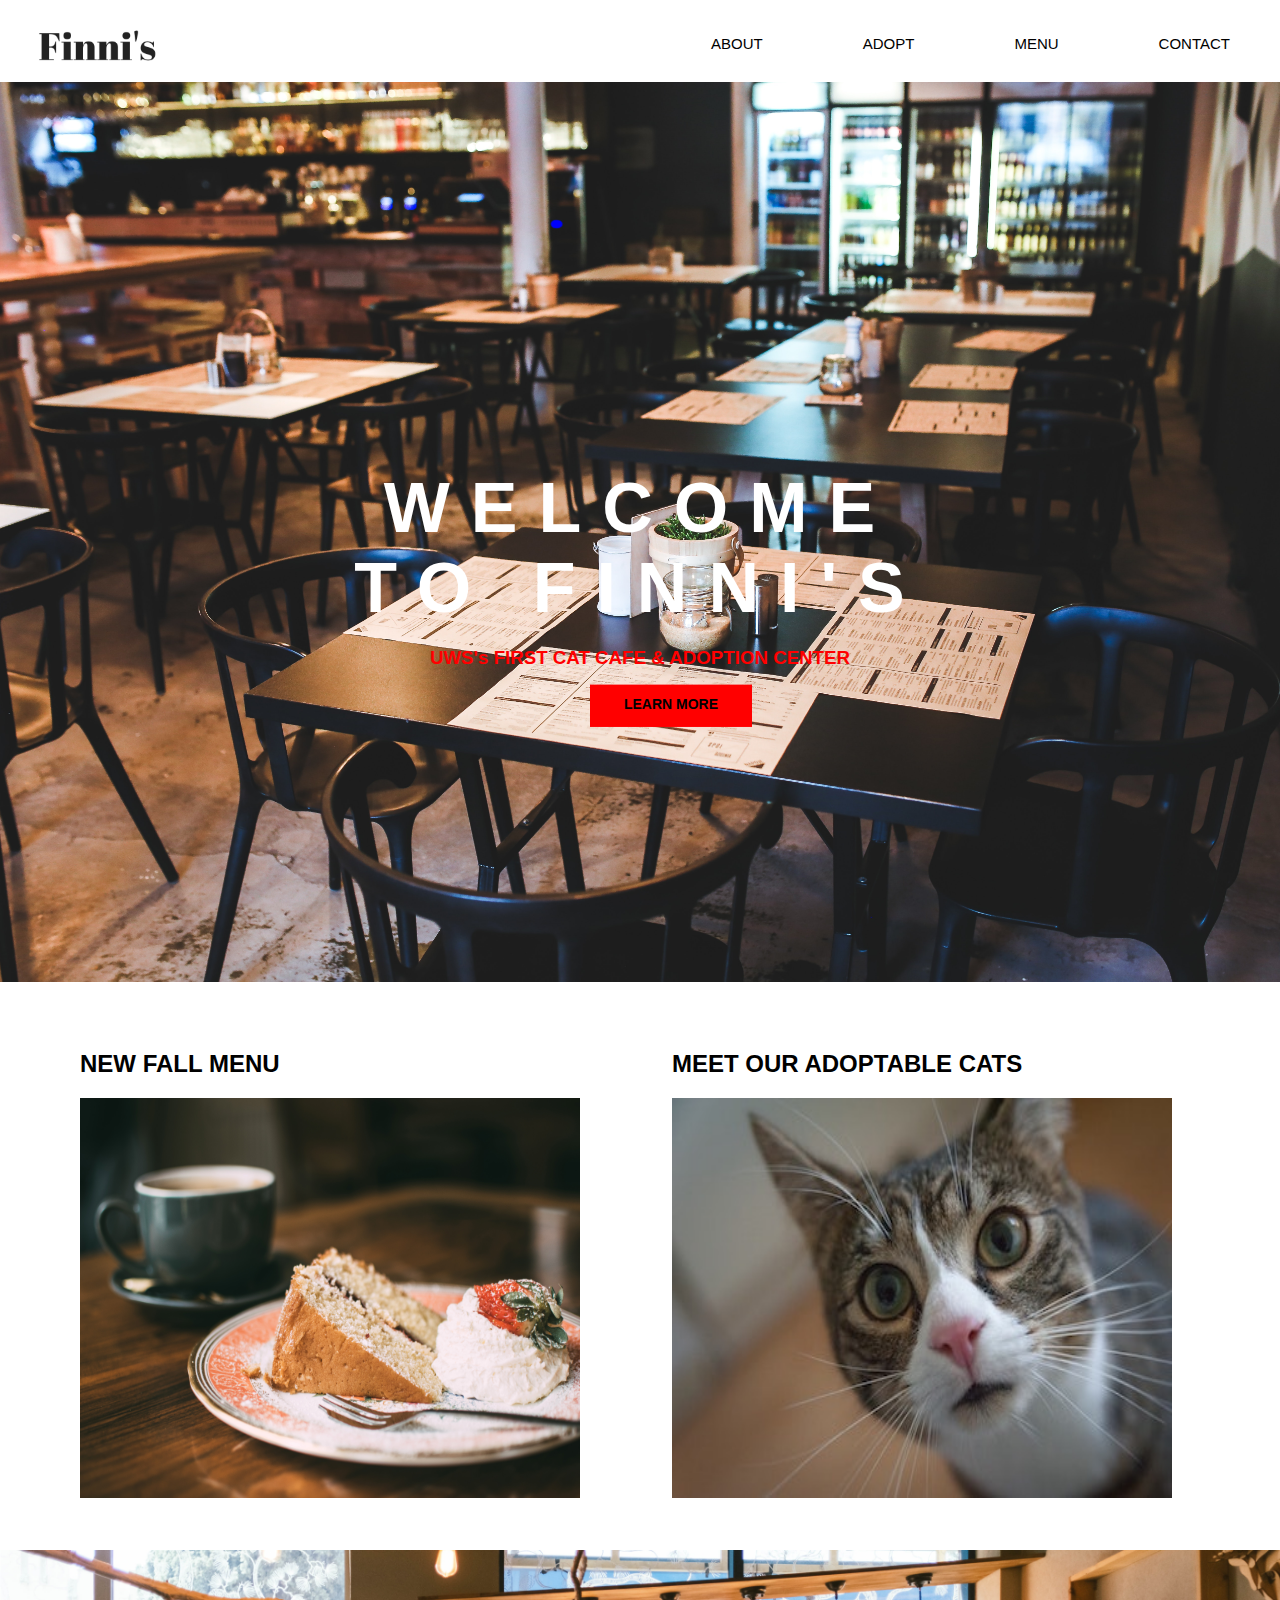
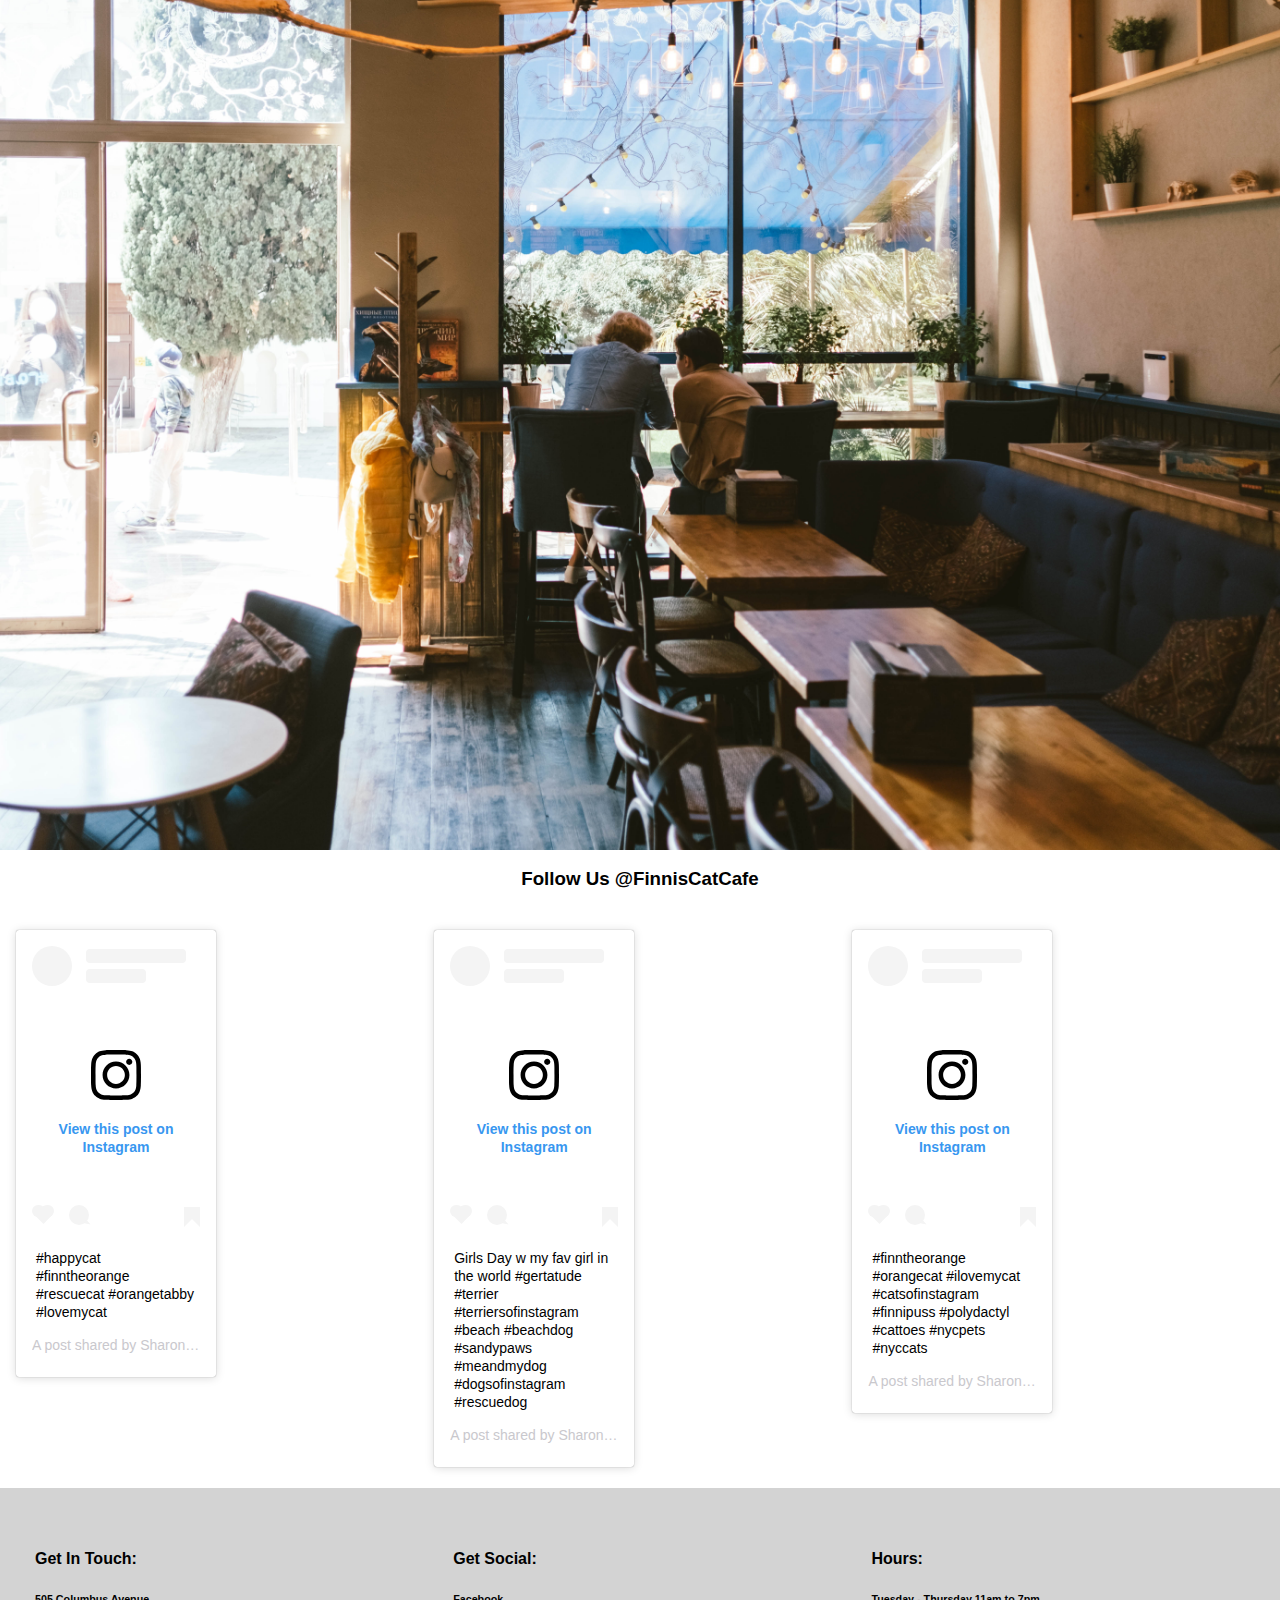
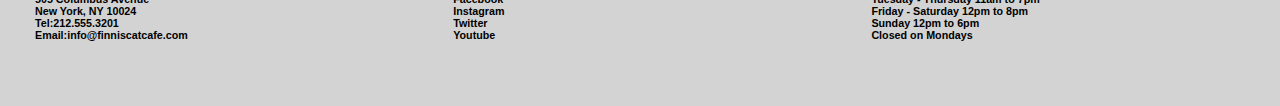
==== index.html @ 17e0fcf1 "thursday commit 1" ====
<!DOCTYPE html>
<html>

<head>
<title>Home</title>

<link href="finnis.css" rel="stylesheet" typw="text/css">

<!-- Load an icon library to show a hamburger menu (bars) on small screens -->
<link rel="stylesheet" href="https://cdnjs.cloudflare.com/ajax/libs/font-awesome/4.7.0/css/font-awesome.min.css">

<script type="text/javascript" src="finnis.js">
</script>

</head>

<body>
	<header>

		<div class="row">
			<div class="logo">
				<a href="index.html">
				<img src="img/finnis-logo.png" alt="Finni's Cat Cafe & Human Meeting Place"></a>
    </div>


		<div class="main-nav" id="myMainnav">
			<a href="contact.html">CONTACT</a>
			<a href="finnis-menu.html">MENU</a>
			<a href="adoptable-cats.html">ADOPT</a>
			<a href="about-us.html">ABOUT</a>
			<a href="javascript:void(0);" class="icon" onclick="myFunction()">
    		<i class="fa fa-bars"></i>
		</a>
	</div>

	</header>

<div class="banner1">
  <div class="hero-text">
    <h1>Welcome to Finni's</h1>
    <h3>UWS's FIRST CAT CAFE & ADOPTION CENTER</h3>
    <br>
    <div class="button">
    <a href="about-us.html"><strong>LEARN MORE</strong></a>
</div>
</div>
</div>
<br>
<div class="container">
<div class="row">
	<div class="column">
 	<h2>NEW FALL MENU</h2>
	<a href="menu.html">
<img border="0" alt="Fall Menu 2018" src="img/blur-cafe-cake-907142.jpg" width="500" height="400">
</a>
<br>
</div>
 <div class="column">
 	<h2>MEET OUR ADOPTABLE CATS</h2>
 		<a href="adoptable-cats.html">
<img border="0" alt="Adoptable Cats" src="img/felix.jpg" width="500" height="400">
</a>
<br>
</div>
</div>
<br>
<div class="banner2"></div>

<h3><center>Follow Us @FinnisCatCafe<center></h3>

<div class="row">
<div class="column1">
<blockquote class="instagram-media" data-instgrm-captioned data-instgrm-permalink="https://www.instagram.com/p/BftUXYxFJR_/?utm_source=ig_embed&amp;utm_medium=loading" data-instgrm-version="12" style=" background:#FFF; border:0; border-radius:3px; box-shadow:0 0 1px 0 rgba(0,0,0,0.5),0 1px 10px 0 rgba(0,0,0,0.15); margin: 1px; max-width:200px; min-width:100px; padding:0; width:99.375%; width:-webkit-calc(100% - 2px); width:calc(100% - 2px);"><div style="padding:16px;"> <a href="https://www.instagram.com/p/BftUXYxFJR_/?utm_source=ig_embed&amp;utm_medium=loading" style=" background:#FFFFFF; line-height:0; padding:0 0; text-align:center; text-decoration:none; width:100%;" target="_blank"> <div style=" display: flex; flex-direction: row; align-items: center;"> <div style="background-color: #F4F4F4; border-radius: 50%; flex-grow: 0; height: 40px; margin-right: 14px; width: 40px;"></div> <div style="display: flex; flex-direction: column; flex-grow: 1; justify-content: center;"> <div style=" background-color: #F4F4F4; border-radius: 4px; flex-grow: 0; height: 14px; margin-bottom: 6px; width: 100px;"></div> <div style=" background-color: #F4F4F4; border-radius: 4px; flex-grow: 0; height: 14px; width: 60px;"></div></div></div><div style="padding: 19% 0;"></div><div style="display:block; height:50px; margin:0 auto 12px; width:50px;"><svg width="50px" height="50px" viewBox="0 0 60 60" version="1.1" xmlns="https://www.w3.org/2000/svg" xmlns:xlink="https://www.w3.org/1999/xlink"><g stroke="none" stroke-width="1" fill="none" fill-rule="evenodd"><g transform="translate(-511.000000, -20.000000)" fill="#000000"><g><path d="M556.869,30.41 C554.814,30.41 553.148,32.076 553.148,34.131 C553.148,36.186 554.814,37.852 556.869,37.852 C558.924,37.852 560.59,36.186 560.59,34.131 C560.59,32.076 558.924,30.41 556.869,30.41 M541,60.657 C535.114,60.657 530.342,55.887 530.342,50 C530.342,44.114 535.114,39.342 541,39.342 C546.887,39.342 551.658,44.114 551.658,50 C551.658,55.887 546.887,60.657 541,60.657 M541,33.886 C532.1,33.886 524.886,41.1 524.886,50 C524.886,58.899 532.1,66.113 541,66.113 C549.9,66.113 557.115,58.899 557.115,50 C557.115,41.1 549.9,33.886 541,33.886 M565.378,62.101 C565.244,65.022 564.756,66.606 564.346,67.663 C563.803,69.06 563.154,70.057 562.106,71.106 C561.058,72.155 560.06,72.803 558.662,73.347 C557.607,73.757 556.021,74.244 553.102,74.378 C549.944,74.521 548.997,74.552 541,74.552 C533.003,74.552 532.056,74.521 528.898,74.378 C525.979,74.244 524.393,73.757 523.338,73.347 C521.94,72.803 520.942,72.155 519.894,71.106 C518.846,70.057 518.197,69.06 517.654,67.663 C517.244,66.606 516.755,65.022 516.623,62.101 C516.479,58.943 516.448,57.996 516.448,50 C516.448,42.003 516.479,41.056 516.623,37.899 C516.755,34.978 517.244,33.391 517.654,32.338 C518.197,30.938 518.846,29.942 519.894,28.894 C520.942,27.846 521.94,27.196 523.338,26.654 C524.393,26.244 525.979,25.756 528.898,25.623 C532.057,25.479 533.004,25.448 541,25.448 C548.997,25.448 549.943,25.479 553.102,25.623 C556.021,25.756 557.607,26.244 558.662,26.654 C560.06,27.196 561.058,27.846 562.106,28.894 C563.154,29.942 563.803,30.938 564.346,32.338 C564.756,33.391 565.244,34.978 565.378,37.899 C565.522,41.056 565.552,42.003 565.552,50 C565.552,57.996 565.522,58.943 565.378,62.101 M570.82,37.631 C570.674,34.438 570.167,32.258 569.425,30.349 C568.659,28.377 567.633,26.702 565.965,25.035 C564.297,23.368 562.623,22.342 560.652,21.575 C558.743,20.834 556.562,20.326 553.369,20.18 C550.169,20.033 549.148,20 541,20 C532.853,20 531.831,20.033 528.631,20.18 C525.438,20.326 523.257,20.834 521.349,21.575 C519.376,22.342 517.703,23.368 516.035,25.035 C514.368,26.702 513.342,28.377 512.574,30.349 C511.834,32.258 511.326,34.438 511.181,37.631 C511.035,40.831 511,41.851 511,50 C511,58.147 511.035,59.17 511.181,62.369 C511.326,65.562 511.834,67.743 512.574,69.651 C513.342,71.625 514.368,73.296 516.035,74.965 C517.703,76.634 519.376,77.658 521.349,78.425 C523.257,79.167 525.438,79.673 528.631,79.82 C531.831,79.965 532.853,80.001 541,80.001 C549.148,80.001 550.169,79.965 553.369,79.82 C556.562,79.673 558.743,79.167 560.652,78.425 C562.623,77.658 564.297,76.634 565.965,74.965 C567.633,73.296 568.659,71.625 569.425,69.651 C570.167,67.743 570.674,65.562 570.82,62.369 C570.966,59.17 571,58.147 571,50 C571,41.851 570.966,40.831 570.82,37.631"></path></g></g></g></svg></div><div style="padding-top: 8px;"> <div style=" color:#3897f0; font-family:Arial,sans-serif; font-size:14px; font-style:normal; font-weight:550; line-height:18px;"> View this post on Instagram</div></div><div style="padding: 12.5% 0;"></div> <div style="display: flex; flex-direction: row; margin-bottom: 14px; align-items: center;"><div> <div style="background-color: #F4F4F4; border-radius: 50%; height: 12.5px; width: 12.5px; transform: translateX(0px) translateY(7px);"></div> <div style="background-color: #F4F4F4; height: 12.5px; transform: rotate(-45deg) translateX(3px) translateY(1px); width: 12.5px; flex-grow: 0; margin-right: 14px; margin-left: 2px;"></div> <div style="background-color: #F4F4F4; border-radius: 50%; height: 12.5px; width: 12.5px; transform: translateX(9px) translateY(-18px);"></div></div><div style="margin-left: 8px;"> <div style=" background-color: #F4F4F4; border-radius: 50%; flex-grow: 0; height: 20px; width: 20px;"></div> <div style=" width: 0; height: 0; border-top: 2px solid transparent; border-left: 6px solid #f4f4f4; border-bottom: 2px solid transparent; transform: translateX(16px) translateY(-4px) rotate(30deg)"></div></div><div style="margin-left: auto;"> <div style=" width: 0px; border-top: 8px solid #F4F4F4; border-right: 8px solid transparent; transform: translateY(16px);"></div> <div style=" background-color: #F4F4F4; flex-grow: 0; height: 12px; width: 16px; transform: translateY(-4px);"></div> <div style=" width: 0; height: 0; border-top: 8px solid #F4F4F4; border-left: 8px solid transparent; transform: translateY(-4px) translateX(8px);"></div></div></div></a> <p style=" margin:8px 0 0 0; padding:0 4px;"> <a href="https://www.instagram.com/p/BftUXYxFJR_/?utm_source=ig_embed&amp;utm_medium=loading" style=" color:#000; font-family:Arial,sans-serif; font-size:14px; font-style:normal; font-weight:normal; line-height:17px; text-decoration:none; word-wrap:break-word;" target="_blank">#happycat #finntheorange #rescuecat #orangetabby #lovemycat</a></p> <p style=" color:#c9c8cd; font-family:Arial,sans-serif; font-size:14px; line-height:17px; margin-bottom:0; margin-top:8px; overflow:hidden; padding:8px 0 7px; text-align:center; text-overflow:ellipsis; white-space:nowrap;">A post shared by <a href="https://www.instagram.com/artpimpress/?utm_source=ig_embed&amp;utm_medium=loading" style=" color:#c9c8cd; font-family:Arial,sans-serif; font-size:14px; font-style:normal; font-weight:normal; line-height:17px;" target="_blank"> Sharon</a> (@artpimpress) on <time style=" font-family:Arial,sans-serif; font-size:14px; line-height:17px;" datetime="2018-02-27T18:35:23+00:00">Feb 27, 2018 at 10:35am PST</time></p></div></blockquote> <script async src="//www.instagram.com/embed.js"></script>
</div>

<div class="column1">
<blockquote class="instagram-media" data-instgrm-captioned data-instgrm-permalink="https://www.instagram.com/p/BoCe2JSlNWP/?utm_source=ig_embed&amp;utm_medium=loading" data-instgrm-version="12" style=" background:#FFF; border:0; border-radius:3px; box-shadow:0 0 1px 0 rgba(0,0,0,0.5),0 1px 10px 0 rgba(0,0,0,0.15); margin: 1px; max-width:200px; min-width:100px; padding:0; width:99.375%; width:-webkit-calc(100% - 2px); width:calc(100% - 2px);"><div style="padding:16px;"> <a href="https://www.instagram.com/p/BoCe2JSlNWP/?utm_source=ig_embed&amp;utm_medium=loading" style=" background:#FFFFFF; line-height:0; padding:0 0; text-align:center; text-decoration:none; width:100%;" target="_blank"> <div style=" display: flex; flex-direction: row; align-items: center;"> <div style="background-color: #F4F4F4; border-radius: 50%; flex-grow: 0; height: 40px; margin-right: 14px; width: 40px;"></div> <div style="display: flex; flex-direction: column; flex-grow: 1; justify-content: center;"> <div style=" background-color: #F4F4F4; border-radius: 4px; flex-grow: 0; height: 14px; margin-bottom: 6px; width: 100px;"></div> <div style=" background-color: #F4F4F4; border-radius: 4px; flex-grow: 0; height: 14px; width: 60px;"></div></div></div><div style="padding: 19% 0;"></div><div style="display:block; height:50px; margin:0 auto 12px; width:50px;"><svg width="50px" height="50px" viewBox="0 0 60 60" version="1.1" xmlns="https://www.w3.org/2000/svg" xmlns:xlink="https://www.w3.org/1999/xlink"><g stroke="none" stroke-width="1" fill="none" fill-rule="evenodd"><g transform="translate(-511.000000, -20.000000)" fill="#000000"><g><path d="M556.869,30.41 C554.814,30.41 553.148,32.076 553.148,34.131 C553.148,36.186 554.814,37.852 556.869,37.852 C558.924,37.852 560.59,36.186 560.59,34.131 C560.59,32.076 558.924,30.41 556.869,30.41 M541,60.657 C535.114,60.657 530.342,55.887 530.342,50 C530.342,44.114 535.114,39.342 541,39.342 C546.887,39.342 551.658,44.114 551.658,50 C551.658,55.887 546.887,60.657 541,60.657 M541,33.886 C532.1,33.886 524.886,41.1 524.886,50 C524.886,58.899 532.1,66.113 541,66.113 C549.9,66.113 557.115,58.899 557.115,50 C557.115,41.1 549.9,33.886 541,33.886 M565.378,62.101 C565.244,65.022 564.756,66.606 564.346,67.663 C563.803,69.06 563.154,70.057 562.106,71.106 C561.058,72.155 560.06,72.803 558.662,73.347 C557.607,73.757 556.021,74.244 553.102,74.378 C549.944,74.521 548.997,74.552 541,74.552 C533.003,74.552 532.056,74.521 528.898,74.378 C525.979,74.244 524.393,73.757 523.338,73.347 C521.94,72.803 520.942,72.155 519.894,71.106 C518.846,70.057 518.197,69.06 517.654,67.663 C517.244,66.606 516.755,65.022 516.623,62.101 C516.479,58.943 516.448,57.996 516.448,50 C516.448,42.003 516.479,41.056 516.623,37.899 C516.755,34.978 517.244,33.391 517.654,32.338 C518.197,30.938 518.846,29.942 519.894,28.894 C520.942,27.846 521.94,27.196 523.338,26.654 C524.393,26.244 525.979,25.756 528.898,25.623 C532.057,25.479 533.004,25.448 541,25.448 C548.997,25.448 549.943,25.479 553.102,25.623 C556.021,25.756 557.607,26.244 558.662,26.654 C560.06,27.196 561.058,27.846 562.106,28.894 C563.154,29.942 563.803,30.938 564.346,32.338 C564.756,33.391 565.244,34.978 565.378,37.899 C565.522,41.056 565.552,42.003 565.552,50 C565.552,57.996 565.522,58.943 565.378,62.101 M570.82,37.631 C570.674,34.438 570.167,32.258 569.425,30.349 C568.659,28.377 567.633,26.702 565.965,25.035 C564.297,23.368 562.623,22.342 560.652,21.575 C558.743,20.834 556.562,20.326 553.369,20.18 C550.169,20.033 549.148,20 541,20 C532.853,20 531.831,20.033 528.631,20.18 C525.438,20.326 523.257,20.834 521.349,21.575 C519.376,22.342 517.703,23.368 516.035,25.035 C514.368,26.702 513.342,28.377 512.574,30.349 C511.834,32.258 511.326,34.438 511.181,37.631 C511.035,40.831 511,41.851 511,50 C511,58.147 511.035,59.17 511.181,62.369 C511.326,65.562 511.834,67.743 512.574,69.651 C513.342,71.625 514.368,73.296 516.035,74.965 C517.703,76.634 519.376,77.658 521.349,78.425 C523.257,79.167 525.438,79.673 528.631,79.82 C531.831,79.965 532.853,80.001 541,80.001 C549.148,80.001 550.169,79.965 553.369,79.82 C556.562,79.673 558.743,79.167 560.652,78.425 C562.623,77.658 564.297,76.634 565.965,74.965 C567.633,73.296 568.659,71.625 569.425,69.651 C570.167,67.743 570.674,65.562 570.82,62.369 C570.966,59.17 571,58.147 571,50 C571,41.851 570.966,40.831 570.82,37.631"></path></g></g></g></svg></div><div style="padding-top: 8px;"> <div style=" color:#3897f0; font-family:Arial,sans-serif; font-size:14px; font-style:normal; font-weight:550; line-height:18px;"> View this post on Instagram</div></div><div style="padding: 12.5% 0;"></div> <div style="display: flex; flex-direction: row; margin-bottom: 14px; align-items: center;"><div> <div style="background-color: #F4F4F4; border-radius: 50%; height: 12.5px; width: 12.5px; transform: translateX(0px) translateY(7px);"></div> <div style="background-color: #F4F4F4; height: 12.5px; transform: rotate(-45deg) translateX(3px) translateY(1px); width: 12.5px; flex-grow: 0; margin-right: 14px; margin-left: 2px;"></div> <div style="background-color: #F4F4F4; border-radius: 50%; height: 12.5px; width: 12.5px; transform: translateX(9px) translateY(-18px);"></div></div><div style="margin-left: 8px;"> <div style=" background-color: #F4F4F4; border-radius: 50%; flex-grow: 0; height: 20px; width: 20px;"></div> <div style=" width: 0; height: 0; border-top: 2px solid transparent; border-left: 6px solid #f4f4f4; border-bottom: 2px solid transparent; transform: translateX(16px) translateY(-4px) rotate(30deg)"></div></div><div style="margin-left: auto;"> <div style=" width: 0px; border-top: 8px solid #F4F4F4; border-right: 8px solid transparent; transform: translateY(16px);"></div> <div style=" background-color: #F4F4F4; flex-grow: 0; height: 12px; width: 16px; transform: translateY(-4px);"></div> <div style=" width: 0; height: 0; border-top: 8px solid #F4F4F4; border-left: 8px solid transparent; transform: translateY(-4px) translateX(8px);"></div></div></div></a> <p style=" margin:8px 0 0 0; padding:0 4px;"> <a href="https://www.instagram.com/p/BoCe2JSlNWP/?utm_source=ig_embed&amp;utm_medium=loading" style=" color:#000; font-family:Arial,sans-serif; font-size:14px; font-style:normal; font-weight:normal; line-height:17px; text-decoration:none; word-wrap:break-word;" target="_blank">Girls Day w my fav girl in the world #gertatude #terrier #terriersofinstagram #beach #beachdog #sandypaws #meandmydog #dogsofinstagram #rescuedog</a></p> <p style=" color:#c9c8cd; font-family:Arial,sans-serif; font-size:14px; line-height:17px; margin-bottom:0; margin-top:8px; overflow:hidden; padding:8px 0 7px; text-align:center; text-overflow:ellipsis; white-space:nowrap;">A post shared by <a href="https://www.instagram.com/artpimpress/?utm_source=ig_embed&amp;utm_medium=loading" style=" color:#c9c8cd; font-family:Arial,sans-serif; font-size:14px; font-style:normal; font-weight:normal; line-height:17px;" target="_blank"> Sharon</a> (@artpimpress) on <time style=" font-family:Arial,sans-serif; font-size:14px; line-height:17px;" datetime="2018-09-22T18:40:02+00:00">Sep 22, 2018 at 11:40am PDT</time></p></div></blockquote> <script async src="http://www.instagram.com/embed.js"></script>
</div>

<div class="column1">
<blockquote class="instagram-media" data-instgrm-captioned data-instgrm-permalink="https://www.instagram.com/p/BnjjZgOhY0G/?utm_source=ig_embed&amp;utm_medium=loading" data-instgrm-version="12" style=" background:#FFF; border:0; border-radius:3px; box-shadow:0 0 1px 0 rgba(0,0,0,0.5),0 1px 10px 0 rgba(0,0,0,0.15); margin: 1px; max-width:200px; min-width:100px; padding:0; width:99.375%; width:-webkit-calc(100% - 2px); width:calc(100% - 2px);"><div style="padding:16px;"> <a href="https://www.instagram.com/p/BnjjZgOhY0G/?utm_source=ig_embed&amp;utm_medium=loading" style=" background:#FFFFFF; line-height:0; padding:0 0; text-align:center; text-decoration:none; width:100%;" target="_blank"> <div style=" display: flex; flex-direction: row; align-items: center;"> <div style="background-color: #F4F4F4; border-radius: 50%; flex-grow: 0; height: 40px; margin-right: 14px; width: 40px;"></div> <div style="display: flex; flex-direction: column; flex-grow: 1; justify-content: center;"> <div style=" background-color: #F4F4F4; border-radius: 4px; flex-grow: 0; height: 14px; margin-bottom: 6px; width: 100px;"></div> <div style=" background-color: #F4F4F4; border-radius: 4px; flex-grow: 0; height: 14px; width: 60px;"></div></div></div><div style="padding: 19% 0;"></div><div style="display:block; height:50px; margin:0 auto 12px; width:50px;"><svg width="50px" height="50px" viewBox="0 0 60 60" version="1.1" xmlns="https://www.w3.org/2000/svg" xmlns:xlink="https://www.w3.org/1999/xlink"><g stroke="none" stroke-width="1" fill="none" fill-rule="evenodd"><g transform="translate(-511.000000, -20.000000)" fill="#000000"><g><path d="M556.869,30.41 C554.814,30.41 553.148,32.076 553.148,34.131 C553.148,36.186 554.814,37.852 556.869,37.852 C558.924,37.852 560.59,36.186 560.59,34.131 C560.59,32.076 558.924,30.41 556.869,30.41 M541,60.657 C535.114,60.657 530.342,55.887 530.342,50 C530.342,44.114 535.114,39.342 541,39.342 C546.887,39.342 551.658,44.114 551.658,50 C551.658,55.887 546.887,60.657 541,60.657 M541,33.886 C532.1,33.886 524.886,41.1 524.886,50 C524.886,58.899 532.1,66.113 541,66.113 C549.9,66.113 557.115,58.899 557.115,50 C557.115,41.1 549.9,33.886 541,33.886 M565.378,62.101 C565.244,65.022 564.756,66.606 564.346,67.663 C563.803,69.06 563.154,70.057 562.106,71.106 C561.058,72.155 560.06,72.803 558.662,73.347 C557.607,73.757 556.021,74.244 553.102,74.378 C549.944,74.521 548.997,74.552 541,74.552 C533.003,74.552 532.056,74.521 528.898,74.378 C525.979,74.244 524.393,73.757 523.338,73.347 C521.94,72.803 520.942,72.155 519.894,71.106 C518.846,70.057 518.197,69.06 517.654,67.663 C517.244,66.606 516.755,65.022 516.623,62.101 C516.479,58.943 516.448,57.996 516.448,50 C516.448,42.003 516.479,41.056 516.623,37.899 C516.755,34.978 517.244,33.391 517.654,32.338 C518.197,30.938 518.846,29.942 519.894,28.894 C520.942,27.846 521.94,27.196 523.338,26.654 C524.393,26.244 525.979,25.756 528.898,25.623 C532.057,25.479 533.004,25.448 541,25.448 C548.997,25.448 549.943,25.479 553.102,25.623 C556.021,25.756 557.607,26.244 558.662,26.654 C560.06,27.196 561.058,27.846 562.106,28.894 C563.154,29.942 563.803,30.938 564.346,32.338 C564.756,33.391 565.244,34.978 565.378,37.899 C565.522,41.056 565.552,42.003 565.552,50 C565.552,57.996 565.522,58.943 565.378,62.101 M570.82,37.631 C570.674,34.438 570.167,32.258 569.425,30.349 C568.659,28.377 567.633,26.702 565.965,25.035 C564.297,23.368 562.623,22.342 560.652,21.575 C558.743,20.834 556.562,20.326 553.369,20.18 C550.169,20.033 549.148,20 541,20 C532.853,20 531.831,20.033 528.631,20.18 C525.438,20.326 523.257,20.834 521.349,21.575 C519.376,22.342 517.703,23.368 516.035,25.035 C514.368,26.702 513.342,28.377 512.574,30.349 C511.834,32.258 511.326,34.438 511.181,37.631 C511.035,40.831 511,41.851 511,50 C511,58.147 511.035,59.17 511.181,62.369 C511.326,65.562 511.834,67.743 512.574,69.651 C513.342,71.625 514.368,73.296 516.035,74.965 C517.703,76.634 519.376,77.658 521.349,78.425 C523.257,79.167 525.438,79.673 528.631,79.82 C531.831,79.965 532.853,80.001 541,80.001 C549.148,80.001 550.169,79.965 553.369,79.82 C556.562,79.673 558.743,79.167 560.652,78.425 C562.623,77.658 564.297,76.634 565.965,74.965 C567.633,73.296 568.659,71.625 569.425,69.651 C570.167,67.743 570.674,65.562 570.82,62.369 C570.966,59.17 571,58.147 571,50 C571,41.851 570.966,40.831 570.82,37.631"></path></g></g></g></svg></div><div style="padding-top: 8px;"> <div style=" color:#3897f0; font-family:Arial,sans-serif; font-size:14px; font-style:normal; font-weight:550; line-height:18px;"> View this post on Instagram</div></div><div style="padding: 12.5% 0;"></div> <div style="display: flex; flex-direction: row; margin-bottom: 14px; align-items: center;"><div> <div style="background-color: #F4F4F4; border-radius: 50%; height: 12.5px; width: 12.5px; transform: translateX(0px) translateY(7px);"></div> <div style="background-color: #F4F4F4; height: 12.5px; transform: rotate(-45deg) translateX(3px) translateY(1px); width: 12.5px; flex-grow: 0; margin-right: 14px; margin-left: 2px;"></div> <div style="background-color: #F4F4F4; border-radius: 50%; height: 12.5px; width: 12.5px; transform: translateX(9px) translateY(-18px);"></div></div><div style="margin-left: 8px;"> <div style=" background-color: #F4F4F4; border-radius: 50%; flex-grow: 0; height: 20px; width: 20px;"></div> <div style=" width: 0; height: 0; border-top: 2px solid transparent; border-left: 6px solid #f4f4f4; border-bottom: 2px solid transparent; transform: translateX(16px) translateY(-4px) rotate(30deg)"></div></div><div style="margin-left: auto;"> <div style=" width: 0px; border-top: 8px solid #F4F4F4; border-right: 8px solid transparent; transform: translateY(16px);"></div> <div style=" background-color: #F4F4F4; flex-grow: 0; height: 12px; width: 16px; transform: translateY(-4px);"></div> <div style=" width: 0; height: 0; border-top: 8px solid #F4F4F4; border-left: 8px solid transparent; transform: translateY(-4px) translateX(8px);"></div></div></div></a> <p style=" margin:8px 0 0 0; padding:0 4px;"> <a href="https://www.instagram.com/p/BnjjZgOhY0G/?utm_source=ig_embed&amp;utm_medium=loading" style=" color:#000; font-family:Arial,sans-serif; font-size:14px; font-style:normal; font-weight:normal; line-height:17px; text-decoration:none; word-wrap:break-word;" target="_blank">#finntheorange #orangecat #ilovemycat #catsofinstagram #finnipuss #polydactyl #cattoes #nycpets #nyccats</a></p> <p style=" color:#c9c8cd; font-family:Arial,sans-serif; font-size:14px; line-height:17px; margin-bottom:0; margin-top:8px; overflow:hidden; padding:8px 0 7px; text-align:center; text-overflow:ellipsis; white-space:nowrap;">A post shared by <a href="https://www.instagram.com/artpimpress/?utm_source=ig_embed&amp;utm_medium=loading" style=" color:#c9c8cd; font-family:Arial,sans-serif; font-size:14px; font-style:normal; font-weight:normal; line-height:17px;" target="_blank"> Sharon</a> (@artpimpress) on <time style=" font-family:Arial,sans-serif; font-size:14px; line-height:17px;" datetime="2018-09-10T18:23:21+00:00">Sep 10, 2018 at 11:23am PDT</time></p></div></blockquote> <script async src="//www.instagram.com/embed.js"></script>
</div>
</div>
</div>
</div>
<div id="footer">

<div class="row">
  <div class="column1">
  	<p:first-child>
  	<h4>Get In Touch:</h4>
	<h6>505 Columbus Avenue<br />
	New York, NY 10024<br />
	<strong>Tel:</strong>212.555.3201</br />
	<strong>Email:</strong>info@finniscatcafe.com</br /></h6></p>
</div>


<div class="row">
  <div class="column1">
    <p:nth-child(2)>
    <h4>Get Social:</h4>
    <h6>Facebook</br>
    Instagram</br>
    Twitter</br>
    Youtube</br /></h6></p>
    </div>

<div class="row">
  <div class="column1">
    <p:last-child>
    <h4>Hours:</h4>
    <h6>Tuesday - Thursday 11am to 7pm<br />
    Friday - Saturday 12pm to 8pm<br />
    Sunday 12pm to 6pm<br />
    Closed on Mondays</br /></h6></p>
    </div>

<br>
<br>
</div>
<script src="http://ajax.googleapis.com/ajax/libs/jquery/1.10.2/jquery.min.js"></script>

<script type="text/javascript" src="finnis-project.js"></script>

</body>
</html>
---- finnis.css ----
/* Extra small devices (phones, 600px and down) */
@media only screen and (max-width: 600px) {...} 

/* Small devices (portrait tablets and large phones, 600px and up) */
@media only screen and (min-width: 600px) {...} 

/* Medium devices (landscape tablets, 768px and up) */
@media only screen and (min-width: 768px) {...} 

/* Large devices (laptops/desktops, 992px and up) */
@media only screen and (min-width: 992px) {...} 

/* Extra large devices (large laptops and desktops, 1200px and up) */
@media only screen and (min-width: 1200px) {...}


{
	margin: 0;
	padding: 0;
}

.banner1
{
	background-image: url("img/cafe-chairs-menu-6267.jpg");
	height: 100vh;
	background-size: cover;
	background-position: center;
}

.banner2
{
  background-image: url("img/architecture-cafe-chair-1055054.jpg");
  height: 100vh;
  background-size: cover;
  background-position: center;
}

.banner3
{
  background-image: url("img/beverage-book-break-531639.jpg");
  height: 100vh;
  background-size: cover;
  background-position: center;
}

.banner4
{
  background-image: url("img/cats-looking-out-window.jpg");
  height: 100vh;
  background-size: cover;
  background-position: center;
}

.banner5
{
  background-image: url("img/cat-cafe-interior1.jpg");
  height: 100vh;
  background-size: cover;
  background-position: center;
}

body, html {
    height: 100%;
}

/* Place text in the middle of the image */
.hero-text {
    text-align: center;
    position: absolute;
    top: 50%;
    left: 50%;
    transform: translate(-50%, -50%);
    color: red;
}

.main-nav a
{
	float: right;
	margin-top: 30px;
	margin-bottom: 10px;
  margin-left: 30px;
  margin-right: 30px;
	background-color: transparent;
}

.main-nav a
{
	display: inline-block;
}

.main-nav a
{
	color: black;
	text-decoration: none;
	padding: 5px 20px;
	font-family: "Roboto", Sans-Serif;
	font-size: 15px;
}

.active a
{
	border: 1px solid black;
}

.main-nav a:hover
{
	border: 1px solid gray;
  color: black;
}

ul {
  list-style: none;
  padding: 0;
  margin: 0;
}


/* Hide the link that should open and close the topnav on small screens */
.main-nav .icon {
    display: none;
  }

/* When the screen is less than 600 pixels wide, hide all links, except for the first one ("Home"). Show the link that contains should open and close the topnav (.icon) */
/*@media screen and (max-width: 600px) {
  .main-nav a:not(:first-child) {display: none;}
  .main-nav a.icon {
    float: right;
    display: block;
  }
}*/

/* The "responsive" class is added to the topnav with JavaScript when the user clicks on the icon. This class makes the topnav look good on small screens (display the links vertically instead of horizontally) */
@media all and (max-width: 600px) {

  .main-nav a{display: none;}
  .main-nav a.icon {
    float: right;
    display: block;
  }
  .main-nav.responsive {position: relative;}
  .main-nav.responsive a.icon {
    position: absolute;
    right: 0;
    top: 0;
  }
  .main-nav.responsive a {
    float: none;
    display: block;
    text-align: right;
  }
}

.logo img 
{
	img src: url("img/finnis-logo.jpg");
  width: 150px;
	height: auto;
	float: left;
	margin-left: 20px;
	margin-top: 20px;
	margin-bottom: 10px;
}

h1 {
    letter-spacing: .3em;
    margin-bottom: 0px;
}

h1, h2, h3, h4, h5, h6, p {
    font-family: Roboto, sans-serif;
}

h4{
margin-bottom: 0px;
}

.box1
{
	width: 250px;
	height: 200px;
	float: left;
	margin: 10px;
  border-radius: 20px;
  padding: 20px;
  padding-right: 20px;
  padding-bottom: 50px;
  vertical-align: middle;
}
.row 
{
	max-width: 1400px;
}

.hero 
{
	position: absolute;
	width: 1200px;
	margin-left: 0px;
	margin-top: 0px;
}

h1 
{
	color: white;
	text-transform: uppercase;
	font-size: 70px;
	text-align: center;
	margin-top: 275px;
}


.button 
{
	background-color: red;
  border: 1px solid red;
	padding: 10px 30px;
	color: white;
	text-decoration: none;
  height: 20px; 
  width: 100px; 
  margin: -20px -50px; 
  position: relative;
  top: 50%; 
  left: 50%;
	font-size: 14px;
  font-family: Roboto, sans-serif;
	text-transform: uppercase;
}

.button:hover 
{
    background-color: white;
    color: red;
    text-decoration: none;
}

.a:hover{
    background-color: white;
    color: red;
    text-decoration: none;
}

html, body {
margin: 0px;
padding: 0px;
min-height: 100%;
height: 100%;
}

div.gallery {
  margin: 5px;
  border: 1px solid #fff;
  float: left;
  width: 300px;
}

div.gallery:hover {
  border: 1px solid #777;
}

div.gallery img {
  width: 100%;
  height: auto;
}

div.desc {
  padding: 15px;
  text-align: center;
  font-size: 14px;
  font-family: Roboto, sans-serif;
}

div.adopt-form{
  margin-top: 50px;
  margin-left: 200px;
  margin-right: 200px;
  margin-bottom: 50px;
  padding-top: 50px;
  padding-left: 100px;
  padding-right: 100px;
  padding-bottom: 100px;
  font-family: Roboto, sans-serif;
  background-color: lightgray;
}

#footer {
  background-color: lightgray;
  width: 100%;
  padding: 20px;
}

#footer > p:first-child {
    float: left;
    text-align: left;
    width: 33.3%; }

#footer > p:nth-child(2) {
    float: left;
    text-align: center;
    width: 33.4%; }

#footer > p:last-child {
    float: right;
    text-align: right;
    width: 33.3%; }

/* Style all font awesome icons */
.fa {
  padding: 20px;
  font-size: 30px;
  width: 20px;
  text-align: center;
  text-decoration: none;
  margin: 5px 2px;
  border-radius: 50%;
}

/* Add a hover effect if you want */
.fa:hover {
    opacity: 0.7;
}

/* Set a specific color for each brand */

/* Facebook */
.fa-instagram {
    background: #3B5998;
    color: white;
}

/* Twitter */
.fa-twitter {
    background: #55ACEE;
    color: white;
}

.column1 {
    float: left;
    width: 31.5%;
    margin-top: 20px;
    margin-bottom: 20px;
    margin-left: 15px;
}

/* Clear floats after the columns */
.row:after {
    content: "";
    display: table;
    clear: both;
}

.column {
    float: left;
    width: 40%;
    margin-top: 30px;
    margin-left: 80px;
    margin-bottom: 30px;
}

/* Clear floats after the columns */
.row:after {
    content: "";
    display: table;
    clear: both;
}

.instafeed {
    float: left;
    width: 40%;
    margin-top: 30px;
    margin-left: 80px;
    margin-bottom: 30px;
}

/* Clear floats after the columns */
.instafeed:after {
    content: "";
    display: table;
    clear: both;
}
/* unvisited link */
a:link {
    color: black;
    text-decoration: none;
}

/* visited link */
a:visited {
    color: black;
}

/* mouse over link */
a:hover {
    color: black;
    text-decoration: none;
}

/* selected link */
a:active {
    color: black;
}

/* Responsive layout - when the screen is less than 600px wide, make the two columns stack on top of each other instead of next to each other */
@media screen and (max-width: 600px) {
    .column {
        width: 100%;
    }
}

a {
    color: gray;
}*/
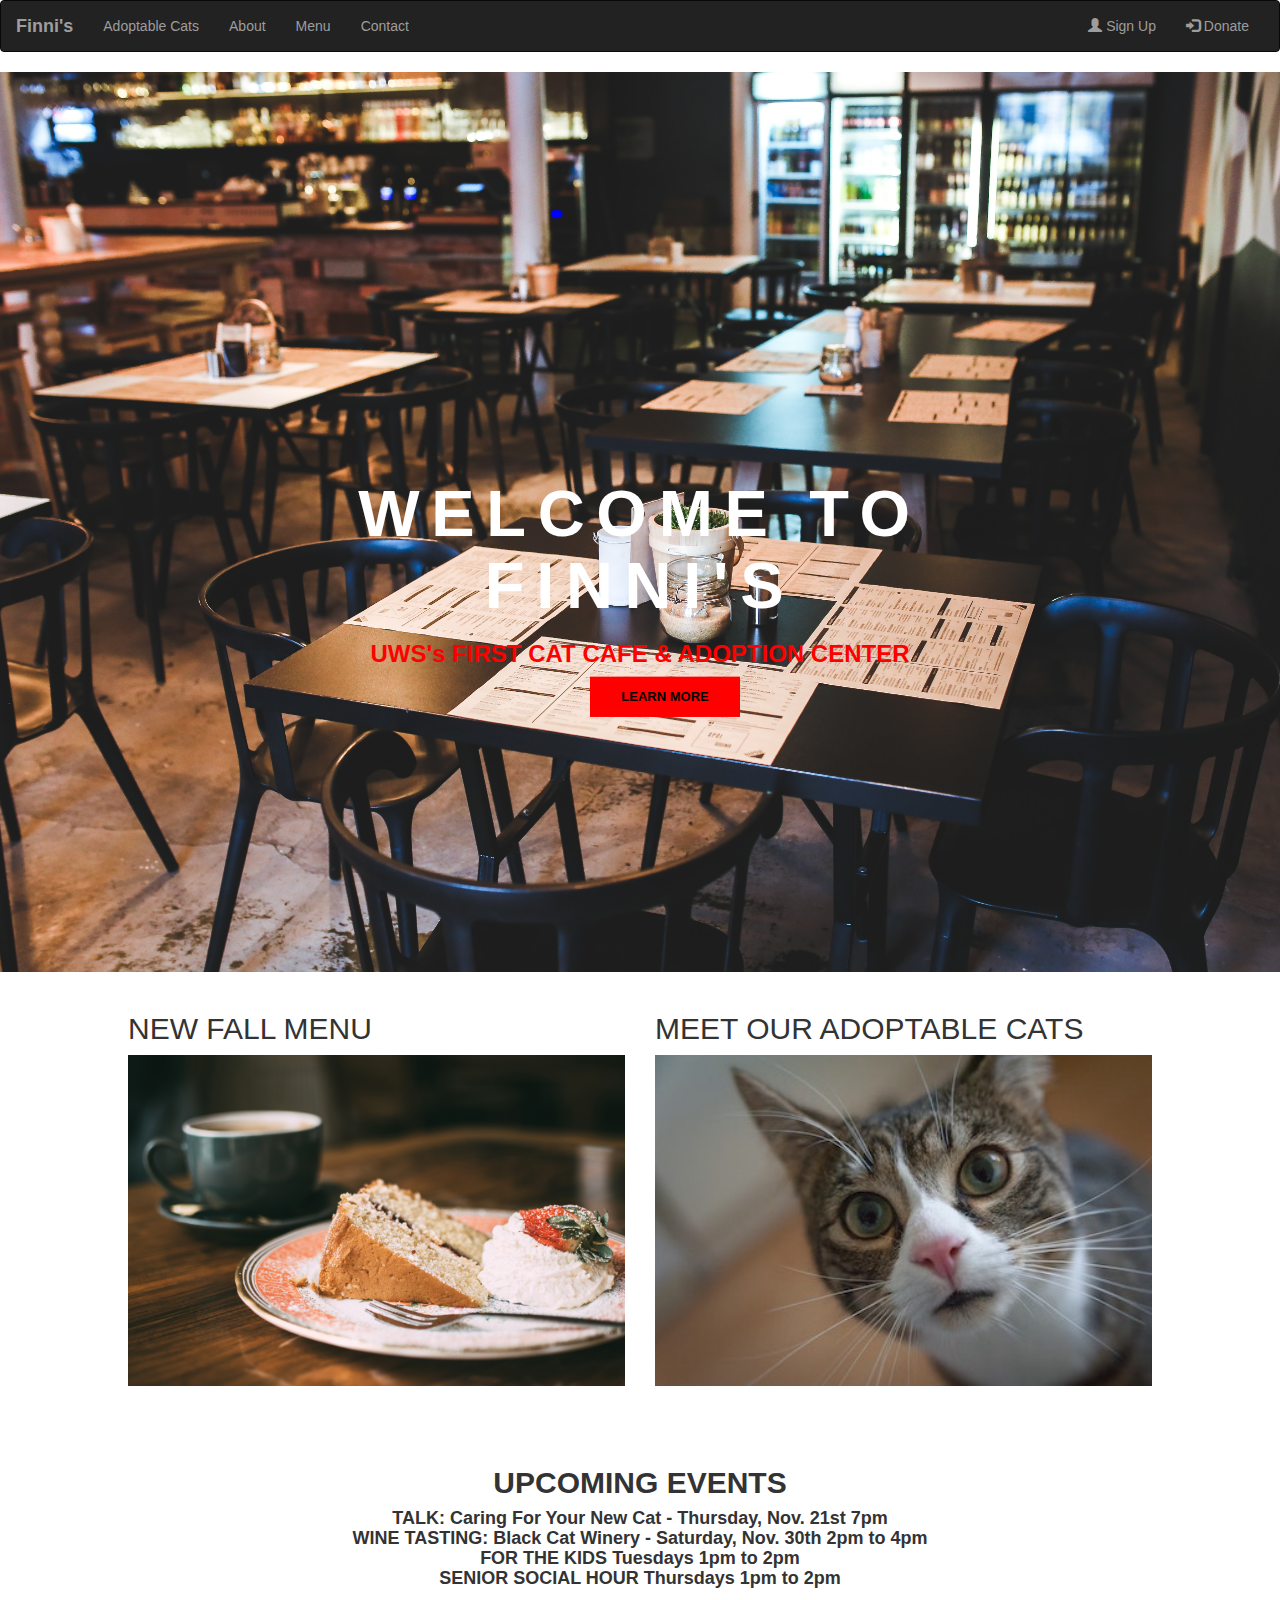
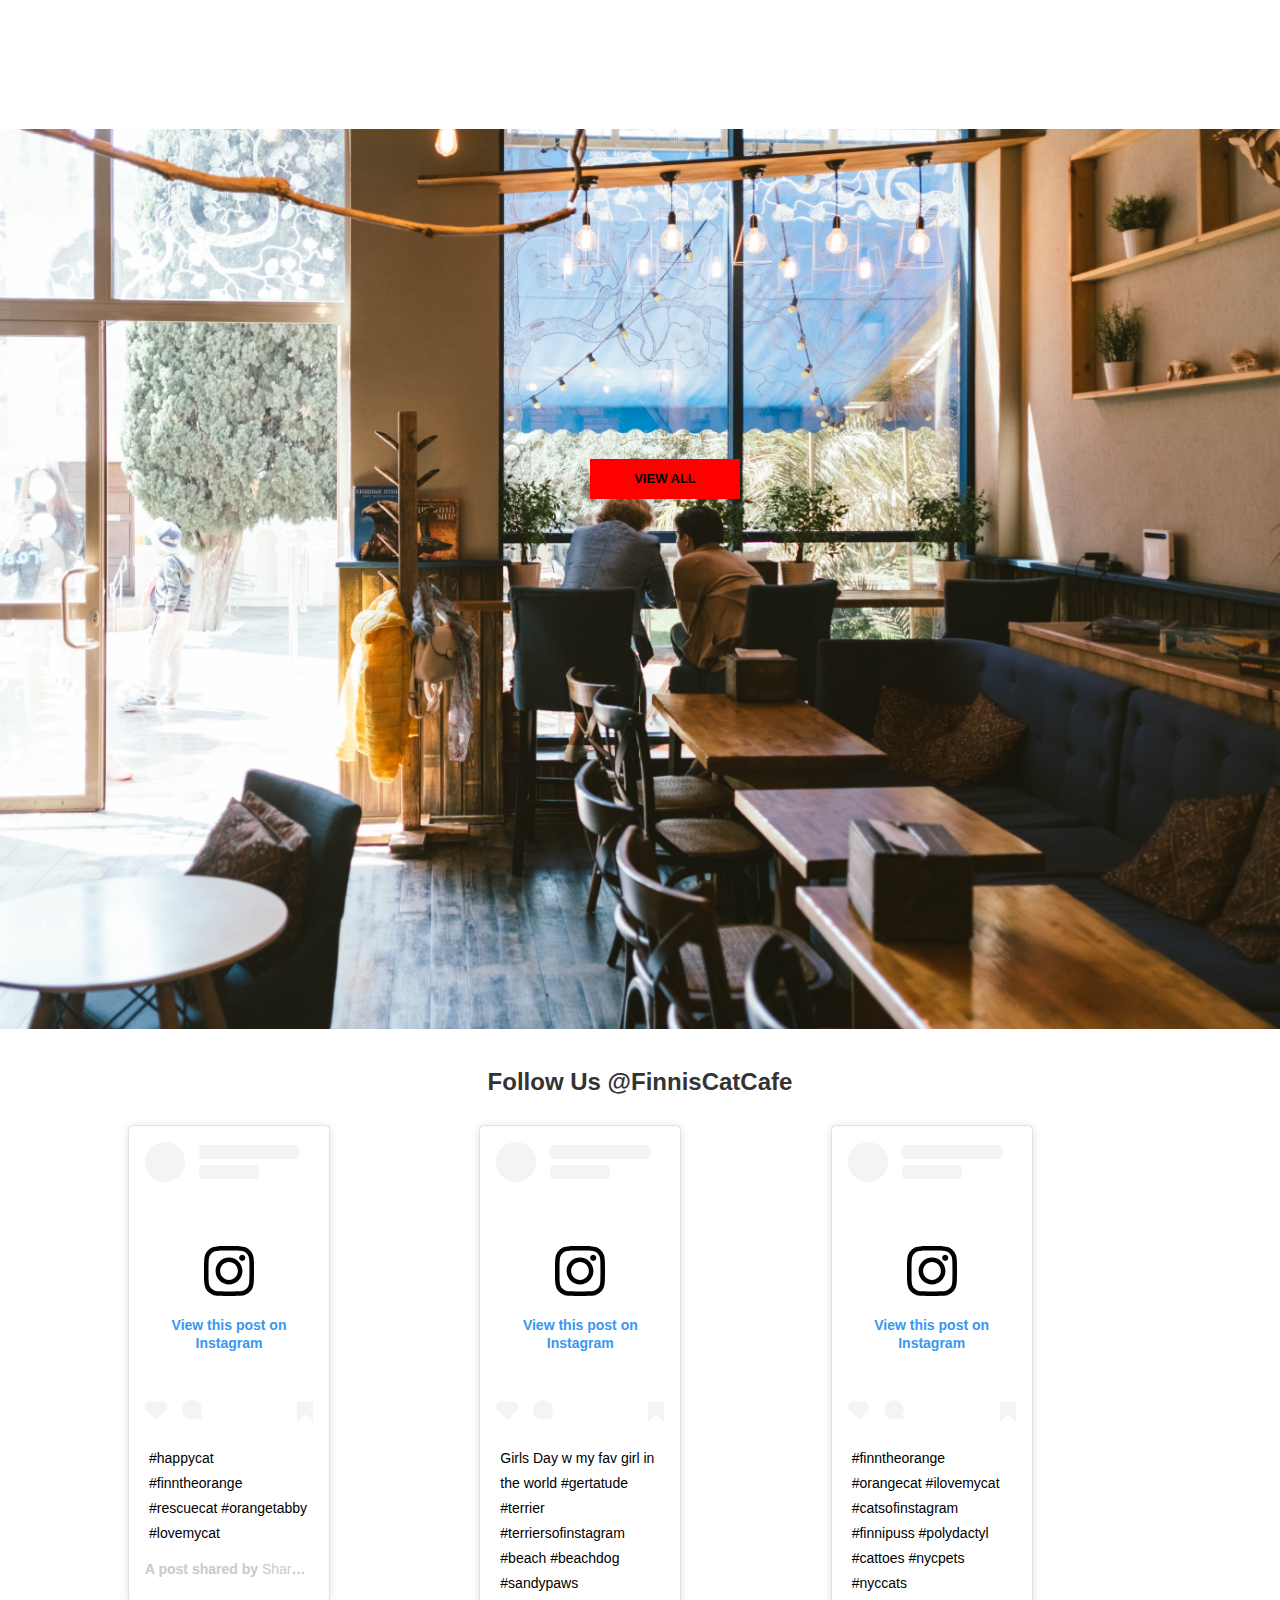
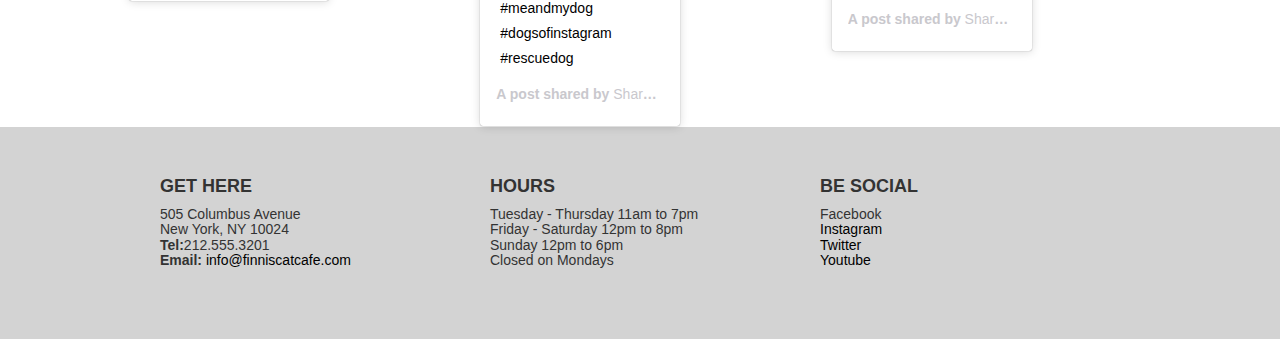
==== commit 8660f226: "commit 1 saturday" ====
--- a/index.html
+++ b/index.html
@@ -4,42 +4,46 @@
 <head>
 <title>Home</title>
 
-<link href="finnis.css" rel="stylesheet" typw="text/css">
+<meta charset="utf-8">
+  <meta name="viewport" content="width=device-width, initial-scale=1">
+  <link rel="stylesheet" href="https://maxcdn.bootstrapcdn.com/bootstrap/3.3.7/css/bootstrap.min.css">
+  <script src="https://ajax.googleapis.com/ajax/libs/jquery/3.3.1/jquery.min.js"></script>
+  <script src="https://maxcdn.bootstrapcdn.com/bootstrap/3.3.7/js/bootstrap.min.js"></script>
 
-<!-- Load an icon library to show a hamburger menu (bars) on small screens -->
-<link rel="stylesheet" href="https://cdnjs.cloudflare.com/ajax/libs/font-awesome/4.7.0/css/font-awesome.min.css">
-
-<script type="text/javascript" src="finnis.js">
-</script>
+  <link href="finnis.css" rel="stylesheet" typw="text/css">
 
 </head>
+<body>
 
-<body>
-	<header>
-
-		<div class="row">
-			<div class="logo">
-				<a href="index.html">
-				<img src="img/finnis-logo.png" alt="Finni's Cat Cafe & Human Meeting Place"></a>
+  <nav class="navbar navbar-inverse">
+  <div class="container-fluid">
+    <div class="navbar-header">
+      <button type="button" class="navbar-toggle" data-toggle="collapse" data-target="#myNavbar">
+        <span class="icon-bar"></span>
+        <span class="icon-bar"></span>
+        <span class="icon-bar"></span> 
+      </button>
+      <a class="navbar-brand" href="index.html"><strong>Finni's</strong></a>
     </div>
-
-
-		<div class="main-nav" id="myMainnav">
-			<a href="contact.html">CONTACT</a>
-			<a href="finnis-menu.html">MENU</a>
-			<a href="adoptable-cats.html">ADOPT</a>
-			<a href="about-us.html">ABOUT</a>
-			<a href="javascript:void(0);" class="icon" onclick="myFunction()">
-    		<i class="fa fa-bars"></i>
-		</a>
-	</div>
-
-	</header>
+    <div class="collapse navbar-collapse" id="myNavbar">
+      <ul class="nav navbar-nav">
+        <li><a href="adoptable-cats.html">Adoptable Cats</a></li> 
+        <li><a href="about-us.html">About</a></li>
+        <li><a href="menu.html">Menu</a></li>
+        <li><a href="contact.html">Contact</a></li> 
+      </ul>
+      <ul class="nav navbar-nav navbar-right">
+        <li><a href="#"><span class="glyphicon glyphicon-user"></span> Sign Up</a></li>
+        <li><a href="#"><span class="glyphicon glyphicon-log-in"></span> Donate</a></li>
+      </ul>
+    </div>
+  </div>
+</nav>
 
 <div class="banner1">
   <div class="hero-text">
-    <h1>Welcome to Finni's</h1>
-    <h3>UWS's FIRST CAT CAFE & ADOPTION CENTER</h3>
+    <h1><strong>Welcome to Finni's</h1>
+    <h3>UWS's FIRST CAT CAFE & ADOPTION CENTER</strong></h3>
     <br>
     <div class="button">
     <a href="about-us.html"><strong>LEARN MORE</strong></a>
@@ -47,79 +51,99 @@
 </div>
 </div>
 <br>
-<div class="container">
+<div class="container1">
 <div class="row">
-	<div class="column">
- 	<h2>NEW FALL MENU</h2>
+	<div class="col-md-6">
+		<h2>NEW FALL MENU</h2>
 	<a href="menu.html">
-<img border="0" alt="Fall Menu 2018" src="img/blur-cafe-cake-907142.jpg" width="500" height="400">
+<img border="0" alt="Fall Menu 2018" src="img/blur-cafe-cake-907142.jpg" width="500" height="400" class="responsive-image">
 </a>
 <br>
 </div>
- <div class="column">
- 	<h2>MEET OUR ADOPTABLE CATS</h2>
+ <div class="col-md-6">
+ 	 <h2>MEET OUR ADOPTABLE CATS</h2>
  		<a href="adoptable-cats.html">
-<img border="0" alt="Adoptable Cats" src="img/felix.jpg" width="500" height="400">
+<img border="0" alt="Adoptable Cats" src="img/felix.jpg" width="500" height="400" class="responsive-image">
 </a>
+</div>
+</div>
+</div>
+<br>
+<br>
+
+	<br>
+<center>
+	<h2><strong>UPCOMING EVENTS</strong></h2>
+	<h4><strong>TALK:</stong> Caring For Your New Cat - Thursday, Nov. 21st 7pm<br>
+	<strong>WINE TASTING:</strong> Black Cat Winery - Saturday, Nov. 30th 2pm to 4pm<br>
+	<strong>FOR THE KIDS</strong> Tuesdays 1pm to 2pm<br>
+	<strong>SENIOR SOCIAL HOUR</strong> Thursdays 1pm to 2pm</h4>
+</center>
+<br>
+<br>
+	<div class="button">
+    <a href="calendar.html"><strong>VIEW ALL</strong></a>
+    </div>
+<br>
+<br>
+<br>
 <br>
 </div>
 </div>
 <br>
 <div class="banner2"></div>
-
-<h3><center>Follow Us @FinnisCatCafe<center></h3>
-
+<br>
+<h3><center><strong>Follow Us @FinnisCatCafe<strong><center></h3>
+<br>
+<div class="container1">
 <div class="row">
-<div class="column1">
+<div class="col-sm-4">
 <blockquote class="instagram-media" data-instgrm-captioned data-instgrm-permalink="https://www.instagram.com/p/BftUXYxFJR_/?utm_source=ig_embed&amp;utm_medium=loading" data-instgrm-version="12" style=" background:#FFF; border:0; border-radius:3px; box-shadow:0 0 1px 0 rgba(0,0,0,0.5),0 1px 10px 0 rgba(0,0,0,0.15); margin: 1px; max-width:200px; min-width:100px; padding:0; width:99.375%; width:-webkit-calc(100% - 2px); width:calc(100% - 2px);"><div style="padding:16px;"> <a href="https://www.instagram.com/p/BftUXYxFJR_/?utm_source=ig_embed&amp;utm_medium=loading" style=" background:#FFFFFF; line-height:0; padding:0 0; text-align:center; text-decoration:none; width:100%;" target="_blank"> <div style=" display: flex; flex-direction: row; align-items: center;"> <div style="background-color: #F4F4F4; border-radius: 50%; flex-grow: 0; height: 40px; margin-right: 14px; width: 40px;"></div> <div style="display: flex; flex-direction: column; flex-grow: 1; justify-content: center;"> <div style=" background-color: #F4F4F4; border-radius: 4px; flex-grow: 0; height: 14px; margin-bottom: 6px; width: 100px;"></div> <div style=" background-color: #F4F4F4; border-radius: 4px; flex-grow: 0; height: 14px; width: 60px;"></div></div></div><div style="padding: 19% 0;"></div><div style="display:block; height:50px; margin:0 auto 12px; width:50px;"><svg width="50px" height="50px" viewBox="0 0 60 60" version="1.1" xmlns="https://www.w3.org/2000/svg" xmlns:xlink="https://www.w3.org/1999/xlink"><g stroke="none" stroke-width="1" fill="none" fill-rule="evenodd"><g transform="translate(-511.000000, -20.000000)" fill="#000000"><g><path d="M556.869,30.41 C554.814,30.41 553.148,32.076 553.148,34.131 C553.148,36.186 554.814,37.852 556.869,37.852 C558.924,37.852 560.59,36.186 560.59,34.131 C560.59,32.076 558.924,30.41 556.869,30.41 M541,60.657 C535.114,60.657 530.342,55.887 530.342,50 C530.342,44.114 535.114,39.342 541,39.342 C546.887,39.342 551.658,44.114 551.658,50 C551.658,55.887 546.887,60.657 541,60.657 M541,33.886 C532.1,33.886 524.886,41.1 524.886,50 C524.886,58.899 532.1,66.113 541,66.113 C549.9,66.113 557.115,58.899 557.115,50 C557.115,41.1 549.9,33.886 541,33.886 M565.378,62.101 C565.244,65.022 564.756,66.606 564.346,67.663 C563.803,69.06 563.154,70.057 562.106,71.106 C561.058,72.155 560.06,72.803 558.662,73.347 C557.607,73.757 556.021,74.244 553.102,74.378 C549.944,74.521 548.997,74.552 541,74.552 C533.003,74.552 532.056,74.521 528.898,74.378 C525.979,74.244 524.393,73.757 523.338,73.347 C521.94,72.803 520.942,72.155 519.894,71.106 C518.846,70.057 518.197,69.06 517.654,67.663 C517.244,66.606 516.755,65.022 516.623,62.101 C516.479,58.943 516.448,57.996 516.448,50 C516.448,42.003 516.479,41.056 516.623,37.899 C516.755,34.978 517.244,33.391 517.654,32.338 C518.197,30.938 518.846,29.942 519.894,28.894 C520.942,27.846 521.94,27.196 523.338,26.654 C524.393,26.244 525.979,25.756 528.898,25.623 C532.057,25.479 533.004,25.448 541,25.448 C548.997,25.448 549.943,25.479 553.102,25.623 C556.021,25.756 557.607,26.244 558.662,26.654 C560.06,27.196 561.058,27.846 562.106,28.894 C563.154,29.942 563.803,30.938 564.346,32.338 C564.756,33.391 565.244,34.978 565.378,37.899 C565.522,41.056 565.552,42.003 565.552,50 C565.552,57.996 565.522,58.943 565.378,62.101 M570.82,37.631 C570.674,34.438 570.167,32.258 569.425,30.349 C568.659,28.377 567.633,26.702 565.965,25.035 C564.297,23.368 562.623,22.342 560.652,21.575 C558.743,20.834 556.562,20.326 553.369,20.18 C550.169,20.033 549.148,20 541,20 C532.853,20 531.831,20.033 528.631,20.18 C525.438,20.326 523.257,20.834 521.349,21.575 C519.376,22.342 517.703,23.368 516.035,25.035 C514.368,26.702 513.342,28.377 512.574,30.349 C511.834,32.258 511.326,34.438 511.181,37.631 C511.035,40.831 511,41.851 511,50 C511,58.147 511.035,59.17 511.181,62.369 C511.326,65.562 511.834,67.743 512.574,69.651 C513.342,71.625 514.368,73.296 516.035,74.965 C517.703,76.634 519.376,77.658 521.349,78.425 C523.257,79.167 525.438,79.673 528.631,79.82 C531.831,79.965 532.853,80.001 541,80.001 C549.148,80.001 550.169,79.965 553.369,79.82 C556.562,79.673 558.743,79.167 560.652,78.425 C562.623,77.658 564.297,76.634 565.965,74.965 C567.633,73.296 568.659,71.625 569.425,69.651 C570.167,67.743 570.674,65.562 570.82,62.369 C570.966,59.17 571,58.147 571,50 C571,41.851 570.966,40.831 570.82,37.631"></path></g></g></g></svg></div><div style="padding-top: 8px;"> <div style=" color:#3897f0; font-family:Arial,sans-serif; font-size:14px; font-style:normal; font-weight:550; line-height:18px;"> View this post on Instagram</div></div><div style="padding: 12.5% 0;"></div> <div style="display: flex; flex-direction: row; margin-bottom: 14px; align-items: center;"><div> <div style="background-color: #F4F4F4; border-radius: 50%; height: 12.5px; width: 12.5px; transform: translateX(0px) translateY(7px);"></div> <div style="background-color: #F4F4F4; height: 12.5px; transform: rotate(-45deg) translateX(3px) translateY(1px); width: 12.5px; flex-grow: 0; margin-right: 14px; margin-left: 2px;"></div> <div style="background-color: #F4F4F4; border-radius: 50%; height: 12.5px; width: 12.5px; transform: translateX(9px) translateY(-18px);"></div></div><div style="margin-left: 8px;"> <div style=" background-color: #F4F4F4; border-radius: 50%; flex-grow: 0; height: 20px; width: 20px;"></div> <div style=" width: 0; height: 0; border-top: 2px solid transparent; border-left: 6px solid #f4f4f4; border-bottom: 2px solid transparent; transform: translateX(16px) translateY(-4px) rotate(30deg)"></div></div><div style="margin-left: auto;"> <div style=" width: 0px; border-top: 8px solid #F4F4F4; border-right: 8px solid transparent; transform: translateY(16px);"></div> <div style=" background-color: #F4F4F4; flex-grow: 0; height: 12px; width: 16px; transform: translateY(-4px);"></div> <div style=" width: 0; height: 0; border-top: 8px solid #F4F4F4; border-left: 8px solid transparent; transform: translateY(-4px) translateX(8px);"></div></div></div></a> <p style=" margin:8px 0 0 0; padding:0 4px;"> <a href="https://www.instagram.com/p/BftUXYxFJR_/?utm_source=ig_embed&amp;utm_medium=loading" style=" color:#000; font-family:Arial,sans-serif; font-size:14px; font-style:normal; font-weight:normal; line-height:17px; text-decoration:none; word-wrap:break-word;" target="_blank">#happycat #finntheorange #rescuecat #orangetabby #lovemycat</a></p> <p style=" color:#c9c8cd; font-family:Arial,sans-serif; font-size:14px; line-height:17px; margin-bottom:0; margin-top:8px; overflow:hidden; padding:8px 0 7px; text-align:center; text-overflow:ellipsis; white-space:nowrap;">A post shared by <a href="https://www.instagram.com/artpimpress/?utm_source=ig_embed&amp;utm_medium=loading" style=" color:#c9c8cd; font-family:Arial,sans-serif; font-size:14px; font-style:normal; font-weight:normal; line-height:17px;" target="_blank"> Sharon</a> (@artpimpress) on <time style=" font-family:Arial,sans-serif; font-size:14px; line-height:17px;" datetime="2018-02-27T18:35:23+00:00">Feb 27, 2018 at 10:35am PST</time></p></div></blockquote> <script async src="//www.instagram.com/embed.js"></script>
 </div>
 
-<div class="column1">
+<div class="col-sm-4">
 <blockquote class="instagram-media" data-instgrm-captioned data-instgrm-permalink="https://www.instagram.com/p/BoCe2JSlNWP/?utm_source=ig_embed&amp;utm_medium=loading" data-instgrm-version="12" style=" background:#FFF; border:0; border-radius:3px; box-shadow:0 0 1px 0 rgba(0,0,0,0.5),0 1px 10px 0 rgba(0,0,0,0.15); margin: 1px; max-width:200px; min-width:100px; padding:0; width:99.375%; width:-webkit-calc(100% - 2px); width:calc(100% - 2px);"><div style="padding:16px;"> <a href="https://www.instagram.com/p/BoCe2JSlNWP/?utm_source=ig_embed&amp;utm_medium=loading" style=" background:#FFFFFF; line-height:0; padding:0 0; text-align:center; text-decoration:none; width:100%;" target="_blank"> <div style=" display: flex; flex-direction: row; align-items: center;"> <div style="background-color: #F4F4F4; border-radius: 50%; flex-grow: 0; height: 40px; margin-right: 14px; width: 40px;"></div> <div style="display: flex; flex-direction: column; flex-grow: 1; justify-content: center;"> <div style=" background-color: #F4F4F4; border-radius: 4px; flex-grow: 0; height: 14px; margin-bottom: 6px; width: 100px;"></div> <div style=" background-color: #F4F4F4; border-radius: 4px; flex-grow: 0; height: 14px; width: 60px;"></div></div></div><div style="padding: 19% 0;"></div><div style="display:block; height:50px; margin:0 auto 12px; width:50px;"><svg width="50px" height="50px" viewBox="0 0 60 60" version="1.1" xmlns="https://www.w3.org/2000/svg" xmlns:xlink="https://www.w3.org/1999/xlink"><g stroke="none" stroke-width="1" fill="none" fill-rule="evenodd"><g transform="translate(-511.000000, -20.000000)" fill="#000000"><g><path d="M556.869,30.41 C554.814,30.41 553.148,32.076 553.148,34.131 C553.148,36.186 554.814,37.852 556.869,37.852 C558.924,37.852 560.59,36.186 560.59,34.131 C560.59,32.076 558.924,30.41 556.869,30.41 M541,60.657 C535.114,60.657 530.342,55.887 530.342,50 C530.342,44.114 535.114,39.342 541,39.342 C546.887,39.342 551.658,44.114 551.658,50 C551.658,55.887 546.887,60.657 541,60.657 M541,33.886 C532.1,33.886 524.886,41.1 524.886,50 C524.886,58.899 532.1,66.113 541,66.113 C549.9,66.113 557.115,58.899 557.115,50 C557.115,41.1 549.9,33.886 541,33.886 M565.378,62.101 C565.244,65.022 564.756,66.606 564.346,67.663 C563.803,69.06 563.154,70.057 562.106,71.106 C561.058,72.155 560.06,72.803 558.662,73.347 C557.607,73.757 556.021,74.244 553.102,74.378 C549.944,74.521 548.997,74.552 541,74.552 C533.003,74.552 532.056,74.521 528.898,74.378 C525.979,74.244 524.393,73.757 523.338,73.347 C521.94,72.803 520.942,72.155 519.894,71.106 C518.846,70.057 518.197,69.06 517.654,67.663 C517.244,66.606 516.755,65.022 516.623,62.101 C516.479,58.943 516.448,57.996 516.448,50 C516.448,42.003 516.479,41.056 516.623,37.899 C516.755,34.978 517.244,33.391 517.654,32.338 C518.197,30.938 518.846,29.942 519.894,28.894 C520.942,27.846 521.94,27.196 523.338,26.654 C524.393,26.244 525.979,25.756 528.898,25.623 C532.057,25.479 533.004,25.448 541,25.448 C548.997,25.448 549.943,25.479 553.102,25.623 C556.021,25.756 557.607,26.244 558.662,26.654 C560.06,27.196 561.058,27.846 562.106,28.894 C563.154,29.942 563.803,30.938 564.346,32.338 C564.756,33.391 565.244,34.978 565.378,37.899 C565.522,41.056 565.552,42.003 565.552,50 C565.552,57.996 565.522,58.943 565.378,62.101 M570.82,37.631 C570.674,34.438 570.167,32.258 569.425,30.349 C568.659,28.377 567.633,26.702 565.965,25.035 C564.297,23.368 562.623,22.342 560.652,21.575 C558.743,20.834 556.562,20.326 553.369,20.18 C550.169,20.033 549.148,20 541,20 C532.853,20 531.831,20.033 528.631,20.18 C525.438,20.326 523.257,20.834 521.349,21.575 C519.376,22.342 517.703,23.368 516.035,25.035 C514.368,26.702 513.342,28.377 512.574,30.349 C511.834,32.258 511.326,34.438 511.181,37.631 C511.035,40.831 511,41.851 511,50 C511,58.147 511.035,59.17 511.181,62.369 C511.326,65.562 511.834,67.743 512.574,69.651 C513.342,71.625 514.368,73.296 516.035,74.965 C517.703,76.634 519.376,77.658 521.349,78.425 C523.257,79.167 525.438,79.673 528.631,79.82 C531.831,79.965 532.853,80.001 541,80.001 C549.148,80.001 550.169,79.965 553.369,79.82 C556.562,79.673 558.743,79.167 560.652,78.425 C562.623,77.658 564.297,76.634 565.965,74.965 C567.633,73.296 568.659,71.625 569.425,69.651 C570.167,67.743 570.674,65.562 570.82,62.369 C570.966,59.17 571,58.147 571,50 C571,41.851 570.966,40.831 570.82,37.631"></path></g></g></g></svg></div><div style="padding-top: 8px;"> <div style=" color:#3897f0; font-family:Arial,sans-serif; font-size:14px; font-style:normal; font-weight:550; line-height:18px;"> View this post on Instagram</div></div><div style="padding: 12.5% 0;"></div> <div style="display: flex; flex-direction: row; margin-bottom: 14px; align-items: center;"><div> <div style="background-color: #F4F4F4; border-radius: 50%; height: 12.5px; width: 12.5px; transform: translateX(0px) translateY(7px);"></div> <div style="background-color: #F4F4F4; height: 12.5px; transform: rotate(-45deg) translateX(3px) translateY(1px); width: 12.5px; flex-grow: 0; margin-right: 14px; margin-left: 2px;"></div> <div style="background-color: #F4F4F4; border-radius: 50%; height: 12.5px; width: 12.5px; transform: translateX(9px) translateY(-18px);"></div></div><div style="margin-left: 8px;"> <div style=" background-color: #F4F4F4; border-radius: 50%; flex-grow: 0; height: 20px; width: 20px;"></div> <div style=" width: 0; height: 0; border-top: 2px solid transparent; border-left: 6px solid #f4f4f4; border-bottom: 2px solid transparent; transform: translateX(16px) translateY(-4px) rotate(30deg)"></div></div><div style="margin-left: auto;"> <div style=" width: 0px; border-top: 8px solid #F4F4F4; border-right: 8px solid transparent; transform: translateY(16px);"></div> <div style=" background-color: #F4F4F4; flex-grow: 0; height: 12px; width: 16px; transform: translateY(-4px);"></div> <div style=" width: 0; height: 0; border-top: 8px solid #F4F4F4; border-left: 8px solid transparent; transform: translateY(-4px) translateX(8px);"></div></div></div></a> <p style=" margin:8px 0 0 0; padding:0 4px;"> <a href="https://www.instagram.com/p/BoCe2JSlNWP/?utm_source=ig_embed&amp;utm_medium=loading" style=" color:#000; font-family:Arial,sans-serif; font-size:14px; font-style:normal; font-weight:normal; line-height:17px; text-decoration:none; word-wrap:break-word;" target="_blank">Girls Day w my fav girl in the world #gertatude #terrier #terriersofinstagram #beach #beachdog #sandypaws #meandmydog #dogsofinstagram #rescuedog</a></p> <p style=" color:#c9c8cd; font-family:Arial,sans-serif; font-size:14px; line-height:17px; margin-bottom:0; margin-top:8px; overflow:hidden; padding:8px 0 7px; text-align:center; text-overflow:ellipsis; white-space:nowrap;">A post shared by <a href="https://www.instagram.com/artpimpress/?utm_source=ig_embed&amp;utm_medium=loading" style=" color:#c9c8cd; font-family:Arial,sans-serif; font-size:14px; font-style:normal; font-weight:normal; line-height:17px;" target="_blank"> Sharon</a> (@artpimpress) on <time style=" font-family:Arial,sans-serif; font-size:14px; line-height:17px;" datetime="2018-09-22T18:40:02+00:00">Sep 22, 2018 at 11:40am PDT</time></p></div></blockquote> <script async src="http://www.instagram.com/embed.js"></script>
 </div>
 
-<div class="column1">
+<div class="col-sm-4">
 <blockquote class="instagram-media" data-instgrm-captioned data-instgrm-permalink="https://www.instagram.com/p/BnjjZgOhY0G/?utm_source=ig_embed&amp;utm_medium=loading" data-instgrm-version="12" style=" background:#FFF; border:0; border-radius:3px; box-shadow:0 0 1px 0 rgba(0,0,0,0.5),0 1px 10px 0 rgba(0,0,0,0.15); margin: 1px; max-width:200px; min-width:100px; padding:0; width:99.375%; width:-webkit-calc(100% - 2px); width:calc(100% - 2px);"><div style="padding:16px;"> <a href="https://www.instagram.com/p/BnjjZgOhY0G/?utm_source=ig_embed&amp;utm_medium=loading" style=" background:#FFFFFF; line-height:0; padding:0 0; text-align:center; text-decoration:none; width:100%;" target="_blank"> <div style=" display: flex; flex-direction: row; align-items: center;"> <div style="background-color: #F4F4F4; border-radius: 50%; flex-grow: 0; height: 40px; margin-right: 14px; width: 40px;"></div> <div style="display: flex; flex-direction: column; flex-grow: 1; justify-content: center;"> <div style=" background-color: #F4F4F4; border-radius: 4px; flex-grow: 0; height: 14px; margin-bottom: 6px; width: 100px;"></div> <div style=" background-color: #F4F4F4; border-radius: 4px; flex-grow: 0; height: 14px; width: 60px;"></div></div></div><div style="padding: 19% 0;"></div><div style="display:block; height:50px; margin:0 auto 12px; width:50px;"><svg width="50px" height="50px" viewBox="0 0 60 60" version="1.1" xmlns="https://www.w3.org/2000/svg" xmlns:xlink="https://www.w3.org/1999/xlink"><g stroke="none" stroke-width="1" fill="none" fill-rule="evenodd"><g transform="translate(-511.000000, -20.000000)" fill="#000000"><g><path d="M556.869,30.41 C554.814,30.41 553.148,32.076 553.148,34.131 C553.148,36.186 554.814,37.852 556.869,37.852 C558.924,37.852 560.59,36.186 560.59,34.131 C560.59,32.076 558.924,30.41 556.869,30.41 M541,60.657 C535.114,60.657 530.342,55.887 530.342,50 C530.342,44.114 535.114,39.342 541,39.342 C546.887,39.342 551.658,44.114 551.658,50 C551.658,55.887 546.887,60.657 541,60.657 M541,33.886 C532.1,33.886 524.886,41.1 524.886,50 C524.886,58.899 532.1,66.113 541,66.113 C549.9,66.113 557.115,58.899 557.115,50 C557.115,41.1 549.9,33.886 541,33.886 M565.378,62.101 C565.244,65.022 564.756,66.606 564.346,67.663 C563.803,69.06 563.154,70.057 562.106,71.106 C561.058,72.155 560.06,72.803 558.662,73.347 C557.607,73.757 556.021,74.244 553.102,74.378 C549.944,74.521 548.997,74.552 541,74.552 C533.003,74.552 532.056,74.521 528.898,74.378 C525.979,74.244 524.393,73.757 523.338,73.347 C521.94,72.803 520.942,72.155 519.894,71.106 C518.846,70.057 518.197,69.06 517.654,67.663 C517.244,66.606 516.755,65.022 516.623,62.101 C516.479,58.943 516.448,57.996 516.448,50 C516.448,42.003 516.479,41.056 516.623,37.899 C516.755,34.978 517.244,33.391 517.654,32.338 C518.197,30.938 518.846,29.942 519.894,28.894 C520.942,27.846 521.94,27.196 523.338,26.654 C524.393,26.244 525.979,25.756 528.898,25.623 C532.057,25.479 533.004,25.448 541,25.448 C548.997,25.448 549.943,25.479 553.102,25.623 C556.021,25.756 557.607,26.244 558.662,26.654 C560.06,27.196 561.058,27.846 562.106,28.894 C563.154,29.942 563.803,30.938 564.346,32.338 C564.756,33.391 565.244,34.978 565.378,37.899 C565.522,41.056 565.552,42.003 565.552,50 C565.552,57.996 565.522,58.943 565.378,62.101 M570.82,37.631 C570.674,34.438 570.167,32.258 569.425,30.349 C568.659,28.377 567.633,26.702 565.965,25.035 C564.297,23.368 562.623,22.342 560.652,21.575 C558.743,20.834 556.562,20.326 553.369,20.18 C550.169,20.033 549.148,20 541,20 C532.853,20 531.831,20.033 528.631,20.18 C525.438,20.326 523.257,20.834 521.349,21.575 C519.376,22.342 517.703,23.368 516.035,25.035 C514.368,26.702 513.342,28.377 512.574,30.349 C511.834,32.258 511.326,34.438 511.181,37.631 C511.035,40.831 511,41.851 511,50 C511,58.147 511.035,59.17 511.181,62.369 C511.326,65.562 511.834,67.743 512.574,69.651 C513.342,71.625 514.368,73.296 516.035,74.965 C517.703,76.634 519.376,77.658 521.349,78.425 C523.257,79.167 525.438,79.673 528.631,79.82 C531.831,79.965 532.853,80.001 541,80.001 C549.148,80.001 550.169,79.965 553.369,79.82 C556.562,79.673 558.743,79.167 560.652,78.425 C562.623,77.658 564.297,76.634 565.965,74.965 C567.633,73.296 568.659,71.625 569.425,69.651 C570.167,67.743 570.674,65.562 570.82,62.369 C570.966,59.17 571,58.147 571,50 C571,41.851 570.966,40.831 570.82,37.631"></path></g></g></g></svg></div><div style="padding-top: 8px;"> <div style=" color:#3897f0; font-family:Arial,sans-serif; font-size:14px; font-style:normal; font-weight:550; line-height:18px;"> View this post on Instagram</div></div><div style="padding: 12.5% 0;"></div> <div style="display: flex; flex-direction: row; margin-bottom: 14px; align-items: center;"><div> <div style="background-color: #F4F4F4; border-radius: 50%; height: 12.5px; width: 12.5px; transform: translateX(0px) translateY(7px);"></div> <div style="background-color: #F4F4F4; height: 12.5px; transform: rotate(-45deg) translateX(3px) translateY(1px); width: 12.5px; flex-grow: 0; margin-right: 14px; margin-left: 2px;"></div> <div style="background-color: #F4F4F4; border-radius: 50%; height: 12.5px; width: 12.5px; transform: translateX(9px) translateY(-18px);"></div></div><div style="margin-left: 8px;"> <div style=" background-color: #F4F4F4; border-radius: 50%; flex-grow: 0; height: 20px; width: 20px;"></div> <div style=" width: 0; height: 0; border-top: 2px solid transparent; border-left: 6px solid #f4f4f4; border-bottom: 2px solid transparent; transform: translateX(16px) translateY(-4px) rotate(30deg)"></div></div><div style="margin-left: auto;"> <div style=" width: 0px; border-top: 8px solid #F4F4F4; border-right: 8px solid transparent; transform: translateY(16px);"></div> <div style=" background-color: #F4F4F4; flex-grow: 0; height: 12px; width: 16px; transform: translateY(-4px);"></div> <div style=" width: 0; height: 0; border-top: 8px solid #F4F4F4; border-left: 8px solid transparent; transform: translateY(-4px) translateX(8px);"></div></div></div></a> <p style=" margin:8px 0 0 0; padding:0 4px;"> <a href="https://www.instagram.com/p/BnjjZgOhY0G/?utm_source=ig_embed&amp;utm_medium=loading" style=" color:#000; font-family:Arial,sans-serif; font-size:14px; font-style:normal; font-weight:normal; line-height:17px; text-decoration:none; word-wrap:break-word;" target="_blank">#finntheorange #orangecat #ilovemycat #catsofinstagram #finnipuss #polydactyl #cattoes #nycpets #nyccats</a></p> <p style=" color:#c9c8cd; font-family:Arial,sans-serif; font-size:14px; line-height:17px; margin-bottom:0; margin-top:8px; overflow:hidden; padding:8px 0 7px; text-align:center; text-overflow:ellipsis; white-space:nowrap;">A post shared by <a href="https://www.instagram.com/artpimpress/?utm_source=ig_embed&amp;utm_medium=loading" style=" color:#c9c8cd; font-family:Arial,sans-serif; font-size:14px; font-style:normal; font-weight:normal; line-height:17px;" target="_blank"> Sharon</a> (@artpimpress) on <time style=" font-family:Arial,sans-serif; font-size:14px; line-height:17px;" datetime="2018-09-10T18:23:21+00:00">Sep 10, 2018 at 11:23am PDT</time></p></div></blockquote> <script async src="//www.instagram.com/embed.js"></script>
 </div>
 </div>
 </div>
 </div>
+
 <div id="footer">
-
+<div class="container1">
 <div class="row">
-  <div class="column1">
-  	<p:first-child>
-  	<h4>Get In Touch:</h4>
-	<h6>505 Columbus Avenue<br />
-	New York, NY 10024<br />
-	<strong>Tel:</strong>212.555.3201</br />
-	<strong>Email:</strong>info@finniscatcafe.com</br /></h6></p>
+  <div class="col-sm-4">
+    <p:first-child>
+    <h4><strong>GET HERE</h4>
+  <h5>505 Columbus Avenue<br />
+  New York, NY 10024<br />
+  <strong>Tel:</strong>212.555.3201</br />
+  <strong>Email:</strong> <a href="mailto:sharon@reavesgallery.com" target="_top">info@finniscatcafe.com</a></br /></h5></p><br>
 </div>
 
-
-<div class="row">
-  <div class="column1">
-    <p:nth-child(2)>
-    <h4>Get Social:</h4>
-    <h6>Facebook</br>
-    Instagram</br>
-    Twitter</br>
-    Youtube</br /></h6></p>
+  <div class="col-sm-4">
+    <p:last-child>
+    <h4><strong>HOURS</h4>
+    <h5>Tuesday - Thursday 11am to 7pm<br />
+    Friday - Saturday 12pm to 8pm<br />
+    Sunday 12pm to 6pm<br />
+    Closed on Mondays</br /></h5></p><br>
     </div>
 
-<div class="row">
-  <div class="column1">
-    <p:last-child>
-    <h4>Hours:</h4>
-    <h6>Tuesday - Thursday 11am to 7pm<br />
-    Friday - Saturday 12pm to 8pm<br />
-    Sunday 12pm to 6pm<br />
-    Closed on Mondays</br /></h6></p>
+  <div class="col-sm-4">
+    <p:nth-child(2)>
+    <h4><strong>BE SOCIAL</h4>
+    <h5>Facebook</br>
+    <a href="https://www.instagram.com/artpimpress/" target="_blank">Instagram</a></br>
+    <a href="https://twitter.com/artpimpress" target="_blank">Twitter</a></br>
+    <a href="https://www.youtube.com/watch?v=wH63Pw9CSyk" target="_blank">Youtube</a></br /></h5></p>
     </div>
+</div>
+</div>
 
-<br>
-<br>
-</div>
 <script src="http://ajax.googleapis.com/ajax/libs/jquery/1.10.2/jquery.min.js"></script>
 
 <script type="text/javascript" src="finnis-project.js"></script>
--- a/finnis.css
+++ b/finnis.css
@@ -23,6 +23,7 @@
 {
 	background-image: url("img/cafe-chairs-menu-6267.jpg");
 	height: 100vh;
+  width: 100%;
 	background-size: cover;
 	background-position: center;
 }
@@ -31,6 +32,7 @@
 {
   background-image: url("img/architecture-cafe-chair-1055054.jpg");
   height: 100vh;
+  width: 100%;
   background-size: cover;
   background-position: center;
 }
@@ -39,6 +41,7 @@
 {
   background-image: url("img/beverage-book-break-531639.jpg");
   height: 100vh;
+  width: 100%;
   background-size: cover;
   background-position: center;
 }
@@ -47,6 +50,7 @@
 {
   background-image: url("img/cats-looking-out-window.jpg");
   height: 100vh;
+  width: 100%;
   background-size: cover;
   background-position: center;
 }
@@ -55,8 +59,14 @@
 {
   background-image: url("img/cat-cafe-interior1.jpg");
   height: 100vh;
+  width: 100%;
   background-size: cover;
   background-position: center;
+}
+
+.responsive-image {
+  height: auto;
+  width: 100%;
 }
 
 body, html {
@@ -70,10 +80,11 @@
     top: 50%;
     left: 50%;
     transform: translate(-50%, -50%);
+    font-family: "Abril Fatface", sans-serif;
     color: red;
 }
 
-.main-nav a
+/*.main-nav a
 {
 	float: right;
 	margin-top: 30px;
@@ -161,17 +172,36 @@
 	margin-bottom: 10px;
 }
 
-h1 {
-    letter-spacing: .3em;
-    margin-bottom: 0px;
-}
-
-h1, h2, h3, h4, h5, h6, p {
+h1 
+{
+  color: white;
+  text-transform: uppercase;
+  font-size: 65px;
+  text-align: center;
+  margin-top: 275px;
+  letter-spacing: .18em;
+  margin-bottom: 0px;
+  font-family: "Abril Fatface", sans-serif;
+}
+
+h2, h3, h4, h5, h6, p {
     font-family: Roboto, sans-serif;
 }
 
 h4{
 margin-bottom: 0px;
+}
+
+.container
+{
+  width: 100%;
+  margin:0 auto;
+}
+
+.container1
+{
+  width: 80%;
+  margin:0 auto;
 }
 
 .box1
@@ -186,9 +216,10 @@
   padding-bottom: 50px;
   vertical-align: middle;
 }
+
 .row 
 {
-	max-width: 1400px;
+	max-width: 1200px;
 }
 
 .hero 
@@ -198,16 +229,6 @@
 	margin-left: 0px;
 	margin-top: 0px;
 }
-
-h1 
-{
-	color: white;
-	text-transform: uppercase;
-	font-size: 70px;
-	text-align: center;
-	margin-top: 275px;
-}
-
 
 .button 
 {
@@ -216,15 +237,16 @@
 	padding: 10px 30px;
 	color: white;
 	text-decoration: none;
-  height: 20px; 
-  width: 100px; 
+  height: 40px; 
+  width: 150px; 
   margin: -20px -50px; 
   position: relative;
   top: 50%; 
   left: 50%;
-	font-size: 14px;
+	font-size: 13px;
   font-family: Roboto, sans-serif;
 	text-transform: uppercase;
+  text-align: center;
 }
 
 .button:hover 
@@ -286,7 +308,7 @@
 #footer {
   background-color: lightgray;
   width: 100%;
-  padding: 20px;
+  padding: 40px;
 }
 
 #footer > p:first-child {
@@ -339,7 +361,7 @@
     width: 31.5%;
     margin-top: 20px;
     margin-bottom: 20px;
-    margin-left: 15px;
+    margin-left: 20px;
 }
 
 /* Clear floats after the columns */
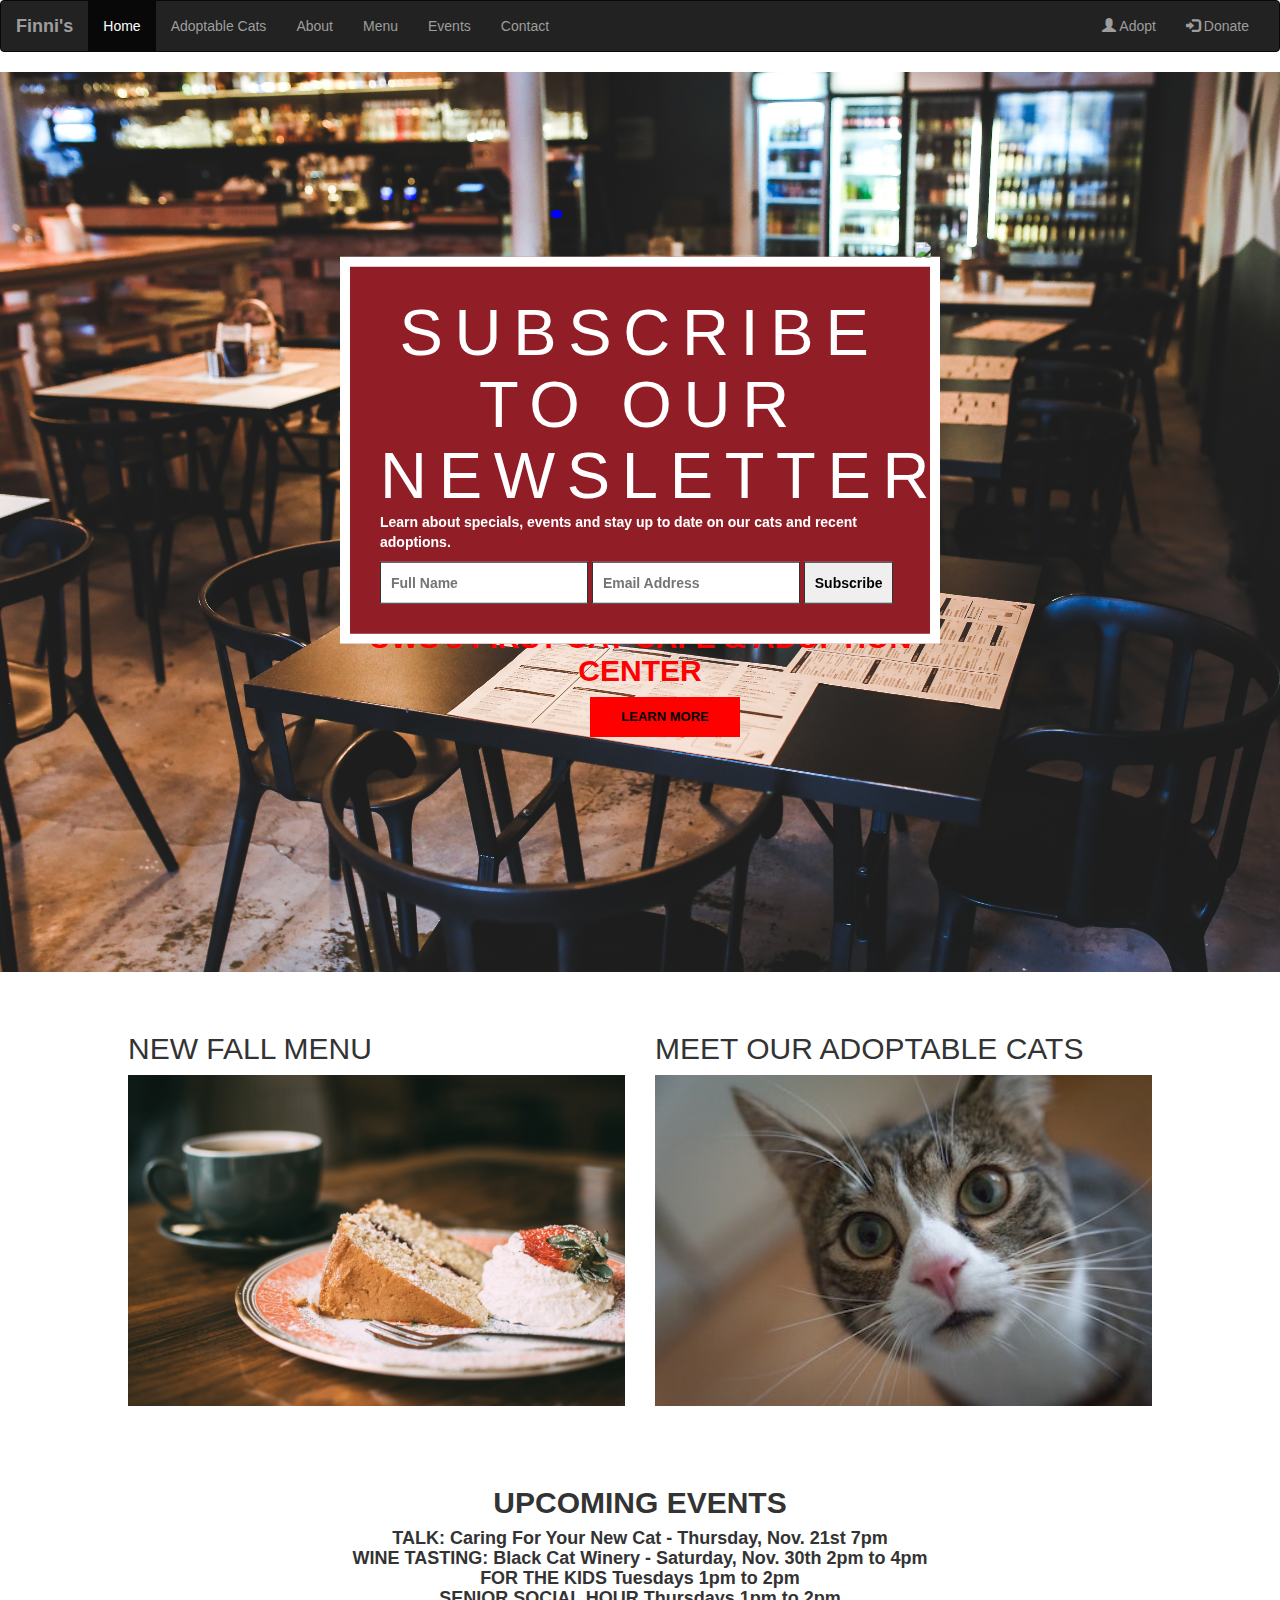
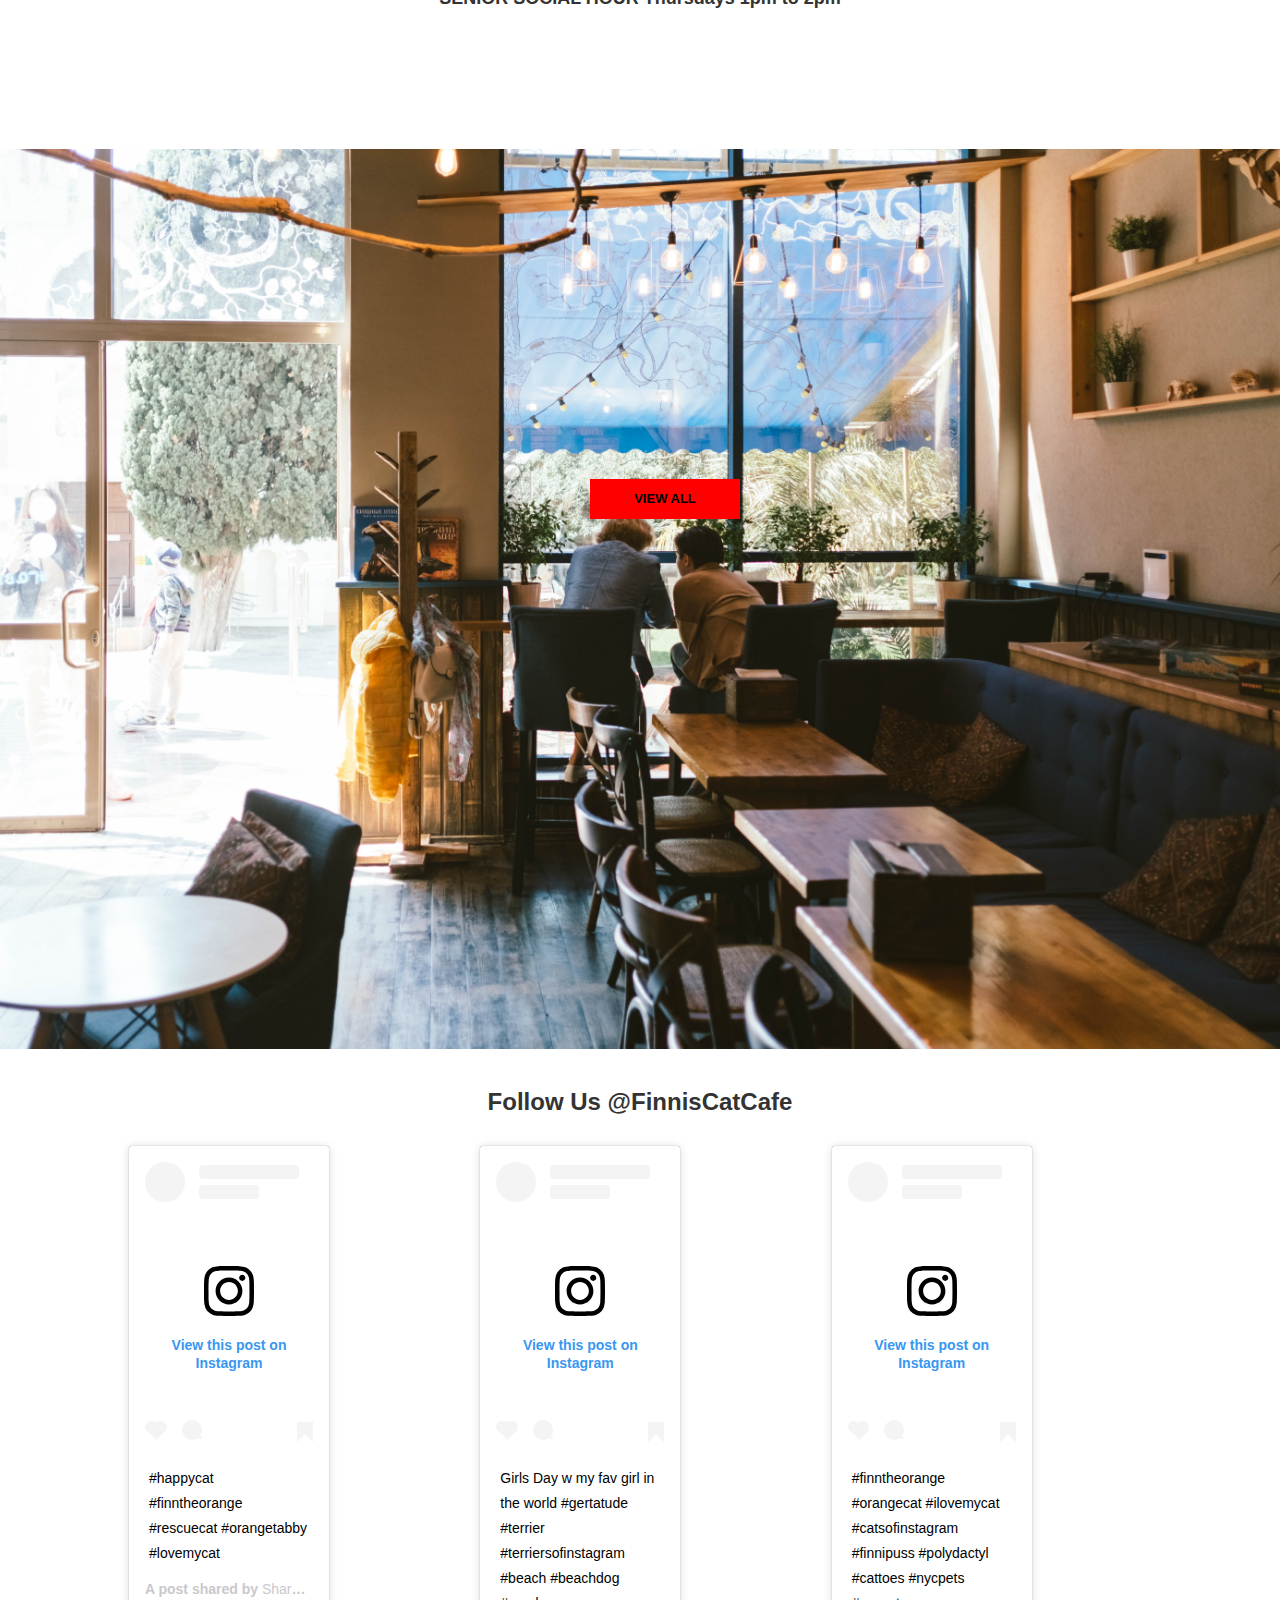
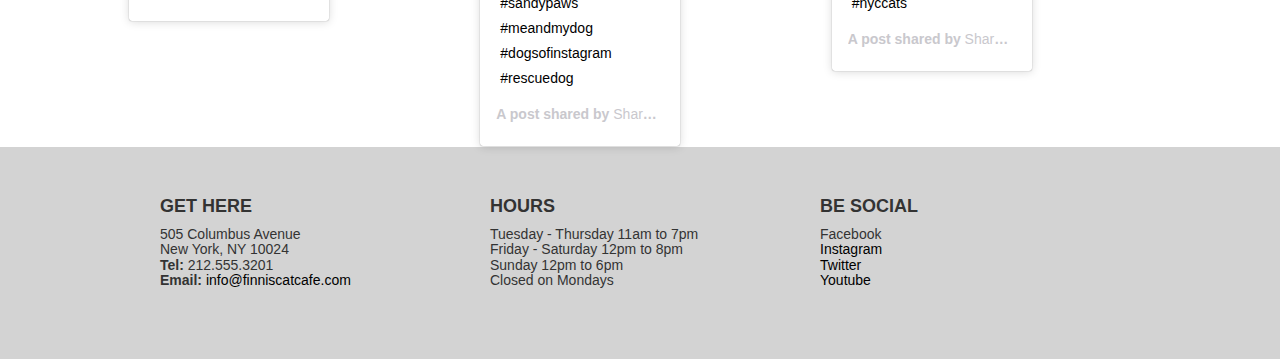
==== commit 66271e65: "Sunday am commit" ====
--- a/index.html
+++ b/index.html
@@ -27,13 +27,15 @@
     </div>
     <div class="collapse navbar-collapse" id="myNavbar">
       <ul class="nav navbar-nav">
+      	<li class="active"><a href="index.html">Home</a></li>
         <li><a href="adoptable-cats.html">Adoptable Cats</a></li> 
         <li><a href="about-us.html">About</a></li>
         <li><a href="menu.html">Menu</a></li>
+        <li><a href="events.html">Events</a></li>
         <li><a href="contact.html">Contact</a></li> 
       </ul>
       <ul class="nav navbar-nav navbar-right">
-        <li><a href="#"><span class="glyphicon glyphicon-user"></span> Sign Up</a></li>
+        <li><a href="adoption-form.html"><span class="glyphicon glyphicon-user"></span> Adopt</a></li>
         <li><a href="#"><span class="glyphicon glyphicon-log-in"></span> Donate</a></li>
       </ul>
     </div>
@@ -43,13 +45,14 @@
 <div class="banner1">
   <div class="hero-text">
     <h1><strong>Welcome to Finni's</h1>
-    <h3>UWS's FIRST CAT CAFE & ADOPTION CENTER</strong></h3>
+    <h2>UWS's FIRST CAT CAFE & ADOPTION CENTER</strong></h2>
     <br>
     <div class="button">
     <a href="about-us.html"><strong>LEARN MORE</strong></a>
 </div>
 </div>
 </div>
+<br>
 <br>
 <div class="container1">
 <div class="row">
@@ -82,7 +85,7 @@
 <br>
 <br>
 	<div class="button">
-    <a href="calendar.html"><strong>VIEW ALL</strong></a>
+    <a href="events.html"><strong>VIEW ALL</strong></a>
     </div>
 <br>
 <br>
@@ -120,7 +123,7 @@
     <h4><strong>GET HERE</h4>
   <h5>505 Columbus Avenue<br />
   New York, NY 10024<br />
-  <strong>Tel:</strong>212.555.3201</br />
+  <strong>Tel:</strong> 212.555.3201</br />
   <strong>Email:</strong> <a href="mailto:sharon@reavesgallery.com" target="_top">info@finniscatcafe.com</a></br /></h5></p><br>
 </div>
 
@@ -144,6 +147,23 @@
 </div>
 </div>
 
+<div id="list-builder"></div>
+<div id="popup-box">
+    <img src="close.png" id="popup-close" />
+    <div id="popup-box-content">
+        <h1>Subscribe To Our Newsletter</h1>
+        <p>
+            Learn about specials, events and stay up to date on our cats and recent adoptions.
+        </p>
+        <form id="popup-form" action="https://email_list_service_api.com">
+            <input type="hidden" name="list" value="key_list_etc" />
+            <input type="text" name="name" placeholder="Full Name" />
+            <input type="text" name="email" placeholder="Email Address" />
+            <button type="button" name="subscribe">Subscribe</button>
+        </form>
+    </div>
+</div>
+
 <script src="http://ajax.googleapis.com/ajax/libs/jquery/1.10.2/jquery.min.js"></script>
 
 <script type="text/javascript" src="finnis-project.js"></script>
--- a/finnis.css
+++ b/finnis.css
@@ -64,6 +64,14 @@
   background-position: center;
 }
 
+.banner6
+{
+  background-image: url("img/adult-agreement-beard-429247.jpg");
+  height: 100vh;
+  width: 100%;
+  background-size: cover;
+  background-position: center;
+}
 .responsive-image {
   height: auto;
   width: 100%;
@@ -119,15 +127,8 @@
   color: black;
 }
 
-ul {
-  list-style: none;
-  padding: 0;
-  margin: 0;
-}
-
-
 /* Hide the link that should open and close the topnav on small screens */
-.main-nav .icon {
+/*.main-nav .icon {
     display: none;
   }
 
@@ -432,3 +433,84 @@
 a {
     color: gray;
 }*/
+
+#list-builder {
+    position: fixed;
+    left: 0;
+    top: 0;
+    width: 100%;
+    height: 100%;
+    background-color: #333;
+    filter: alpha(opacity=80);
+    opacity: 0.8;
+    display: none;
+}
+
+#popup-box {
+    position: fixed;
+    left: 50%;
+    top: 50%;
+    transform: translate(-50%, -50%);
+    background-color: #911e26;
+    color: #FFFFFF;
+    width: 90%;
+    max-width: 600px;
+    padding: 30px;
+    border: 10px solid #FFFFFF;
+    display: none;
+}
+
+#popup-close {
+    position: absolute;
+    top: -25px;
+    right: -25px;
+    cursor: pointer;
+    width: 40px;
+}
+
+#popup-box h1 {
+    margin: 0;
+}
+
+#popup-box form {
+    margin-bottom: 0px;
+}
+
+#popup-box input {
+    padding: 10px;
+    border: 1px solid #333;
+    width: 40%;
+}
+
+#popup-box button {
+    padding: 10px;
+    border: 1px solid #333;
+    color: black;
+}
+
+img{
+      width: 300px;
+    }
+
+    #box{
+      display: none;
+      position: fixed;
+      left: 0;
+      top: 0;
+      width: 100%;
+      height: 100vh;
+      background-color: rgba(0,0,0, 0.7);
+      border-radius: 0;
+      margin: 20px;
+    }
+
+    #pic2{
+      display: block;
+      margin: 0 auto;
+      margin-top: 140px;
+      width: 600px;
+    }
+
+ul {
+  list-style-type: none;
+}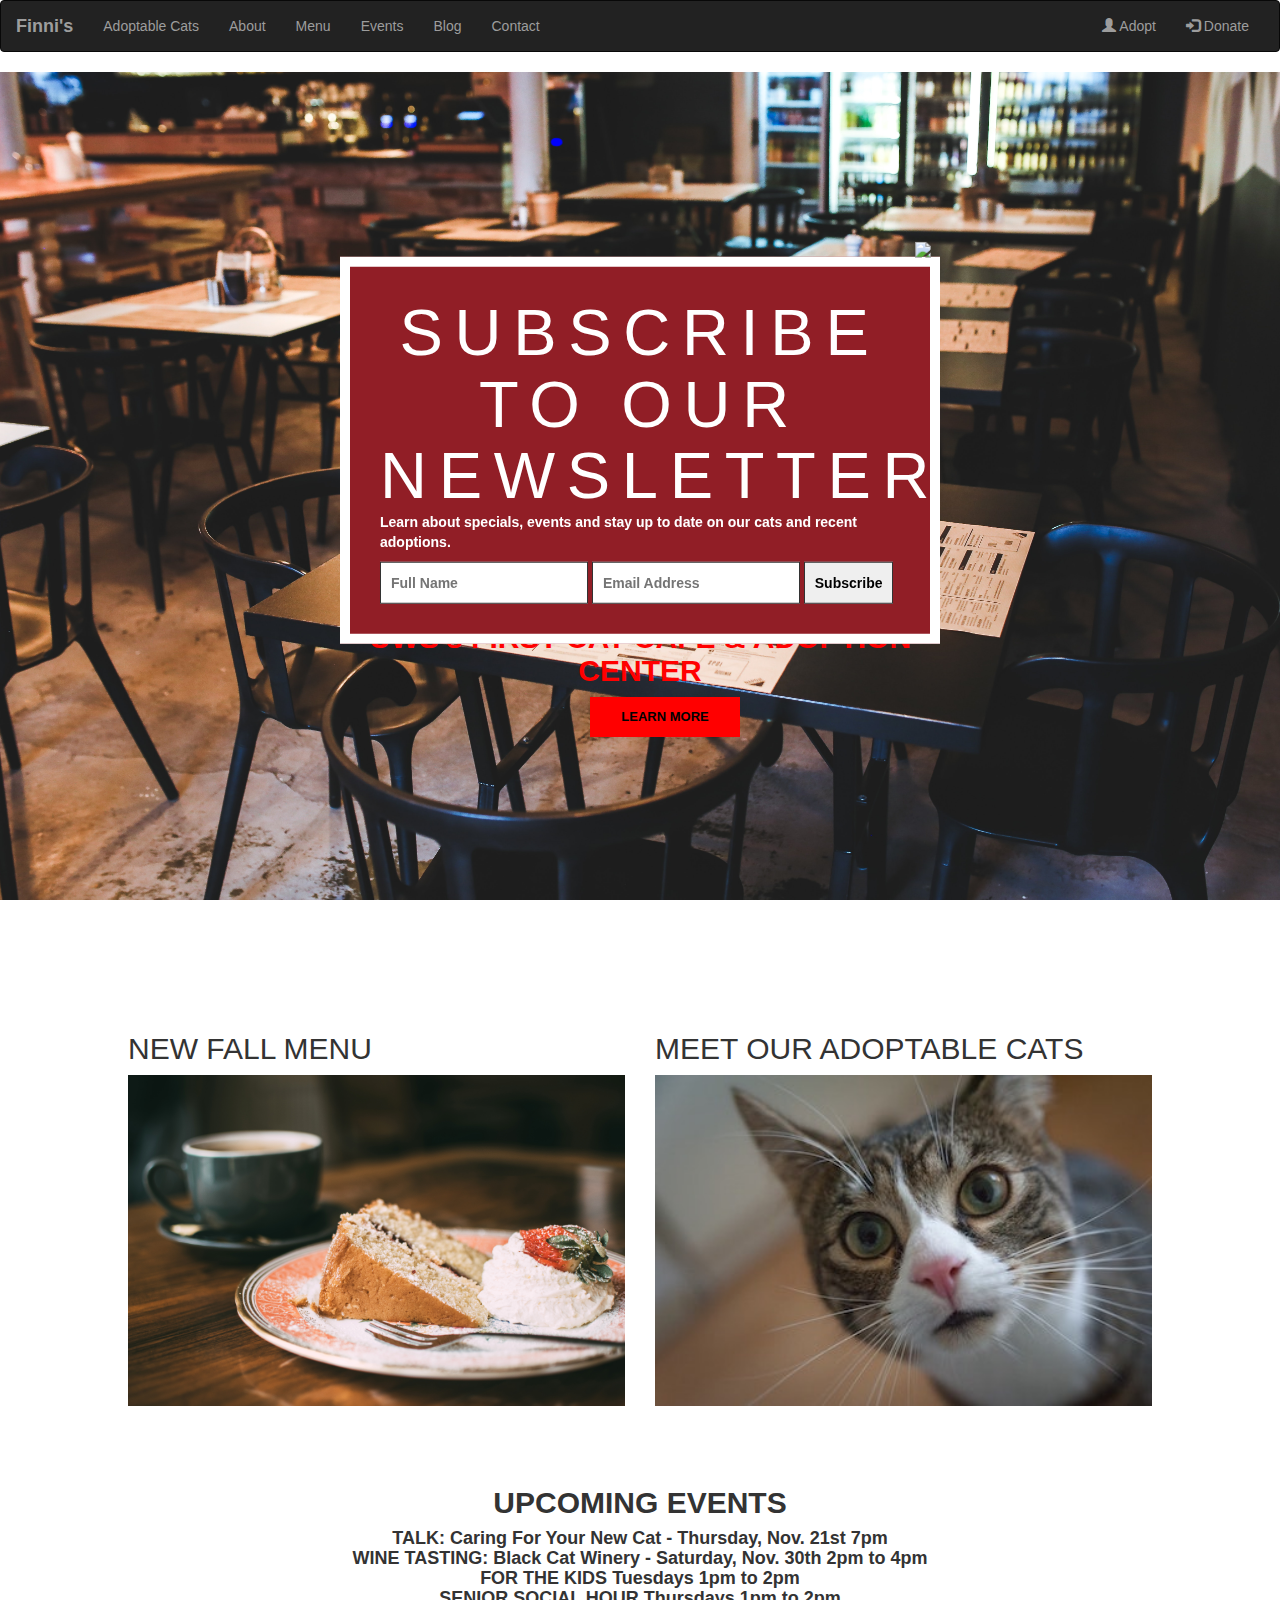
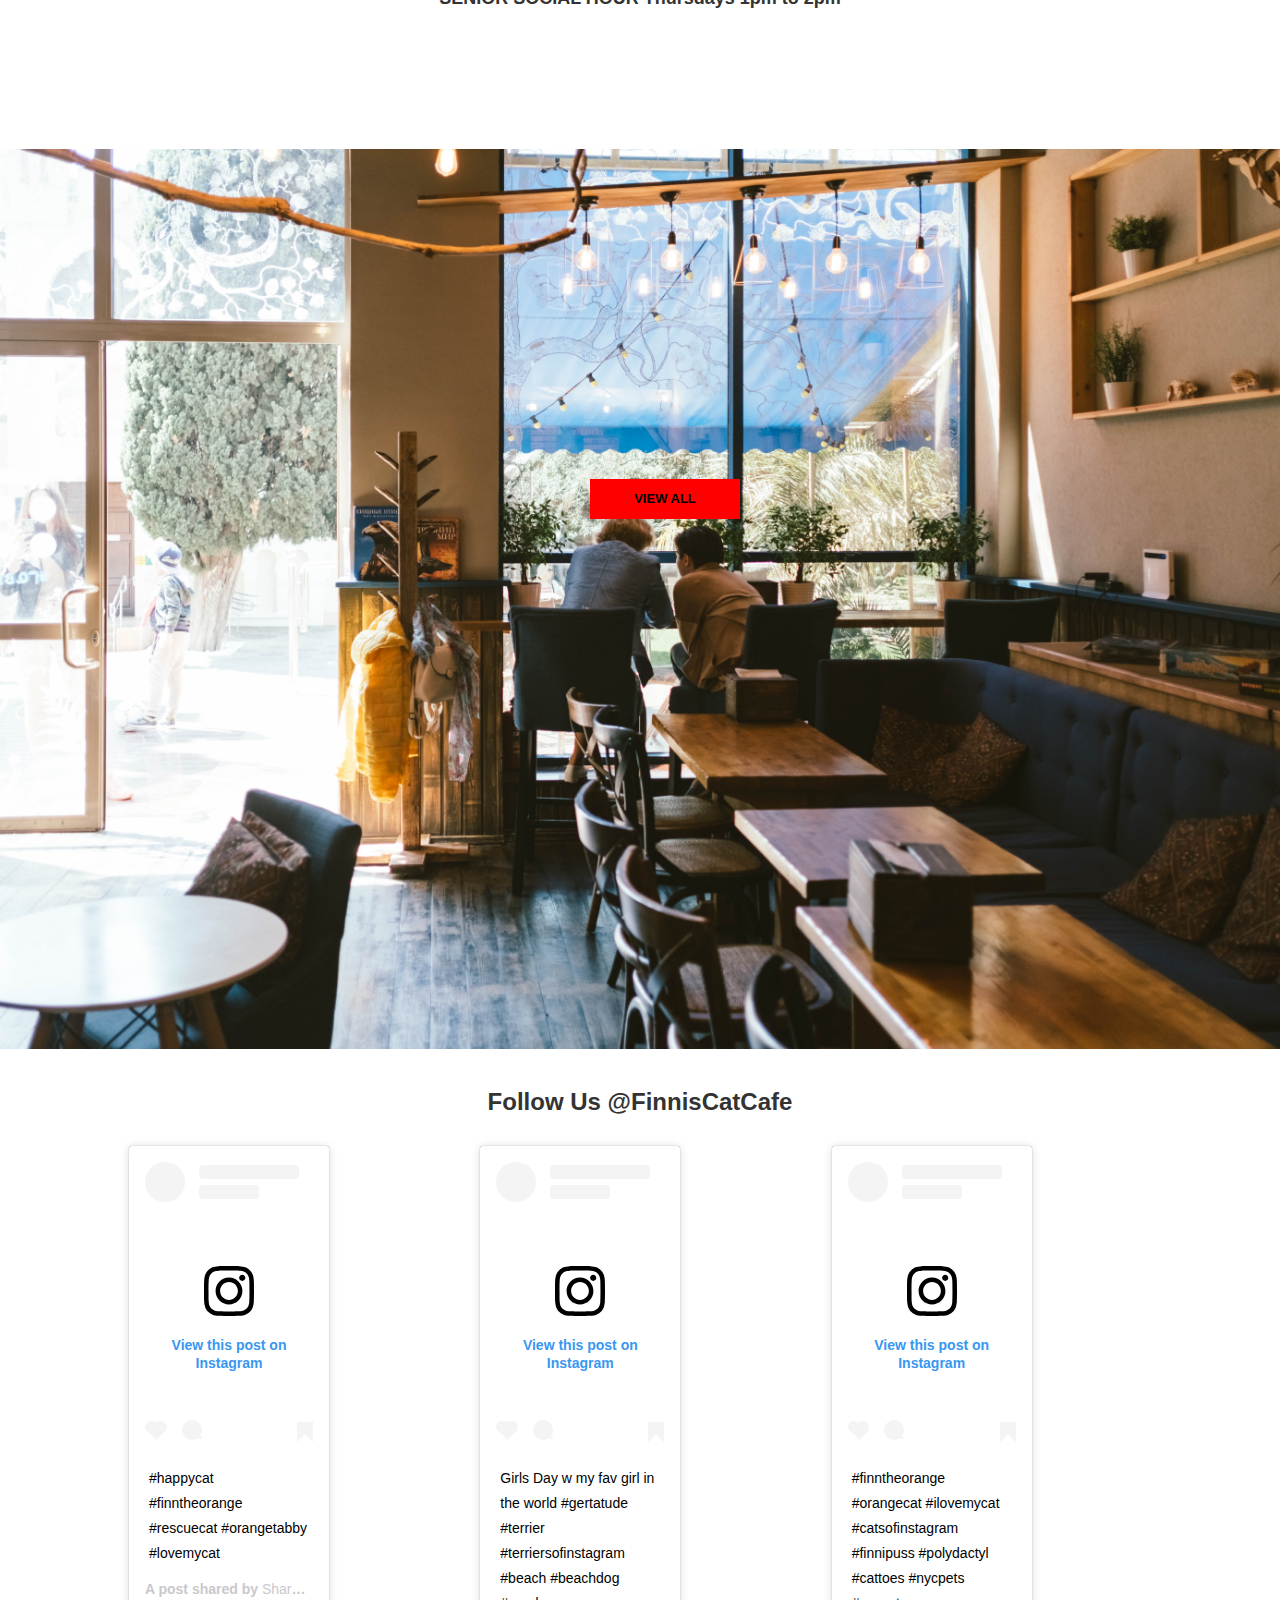
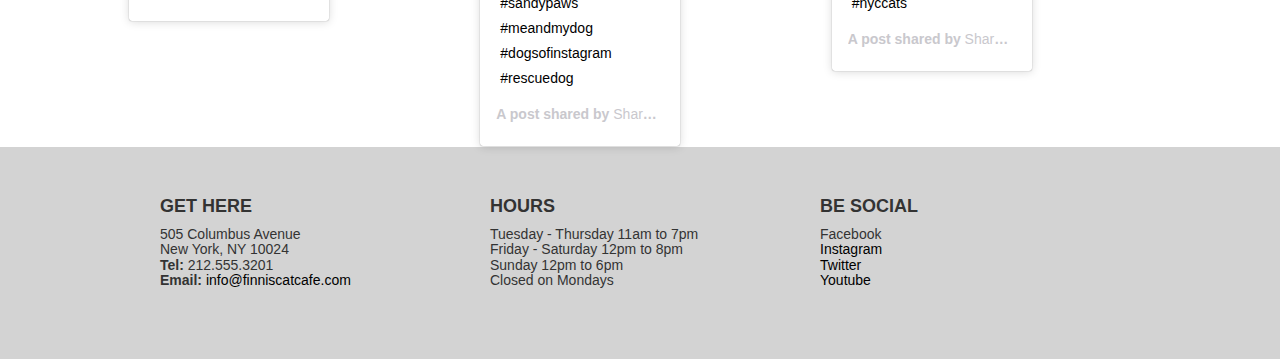
==== commit ef149215: "monday am commit" ====
--- a/index.html
+++ b/index.html
@@ -9,8 +9,12 @@
   <link rel="stylesheet" href="https://maxcdn.bootstrapcdn.com/bootstrap/3.3.7/css/bootstrap.min.css">
   <script src="https://ajax.googleapis.com/ajax/libs/jquery/3.3.1/jquery.min.js"></script>
   <script src="https://maxcdn.bootstrapcdn.com/bootstrap/3.3.7/js/bootstrap.min.js"></script>
+<script src="https://cdnjs.cloudflare.com/ajax/libs/popper.js/1.14.3/umd/popper.min.js" integrity="sha384-ZMP7rVo3mIykV+2+9J3UJ46jBk0WLaUAdn689aCwoqbBJiSnjAK/l8WvCWPIPm49" crossorigin="anonymous"></script>
 
   <link href="finnis.css" rel="stylesheet" typw="text/css">
+
+  <link rel="shortcut icon" type="img/finnis-favicon.png" href="img/finnis-favicon.png"/>
+  <link rel="shortcut icon" type="img/finnis-favicon.png" href="img/finnis-favicon.png"/>
 
 </head>
 <body>
@@ -27,11 +31,11 @@
     </div>
     <div class="collapse navbar-collapse" id="myNavbar">
       <ul class="nav navbar-nav">
-      	<li class="active"><a href="index.html">Home</a></li>
         <li><a href="adoptable-cats.html">Adoptable Cats</a></li> 
         <li><a href="about-us.html">About</a></li>
         <li><a href="menu.html">Menu</a></li>
         <li><a href="events.html">Events</a></li>
+        <li><a href="blog.html">Blog</a></li>
         <li><a href="contact.html">Contact</a></li> 
       </ul>
       <ul class="nav navbar-nav navbar-right">
@@ -42,7 +46,7 @@
   </div>
 </nav>
 
-<div class="banner1">
+<div class="parallax">
   <div class="hero-text">
     <h1><strong>Welcome to Finni's</h1>
     <h2>UWS's FIRST CAT CAFE & ADOPTION CENTER</strong></h2>
--- a/finnis.css
+++ b/finnis.css
@@ -513,4 +513,166 @@
 
 ul {
   list-style-type: none;
-}+}
+
+body, html {
+    height: 100%;
+}
+
+.parallax { 
+    /* The image used */
+    background-image: url("img/cafe-chairs-menu-6267.jpg");
+
+    /* Full height */
+    height: 100%; 
+
+    /* Create the parallax scrolling effect */
+    background-attachment: fixed;
+    background-position: center;
+    background-repeat: no-repeat;
+    background-size: cover;
+}
+
+.parallax { 
+    /* The image used */
+    background-image: url("img/cafe-chairs-menu-6267.jpg");
+
+    /* Full height */
+    height: 100%; 
+
+    /* Create the parallax scrolling effect */
+    background-attachment: fixed;
+    background-position: center;
+    background-repeat: no-repeat;
+    background-size: cover;
+}
+
+.parallax-about { 
+    /* The image used */
+    background-image: url("img/cat-cafe-interior1.jpg");
+
+    /* Full height */
+    height: 100%; 
+
+    /* Create the parallax scrolling effect */
+    background-attachment: fixed;
+    background-position: center;
+    background-repeat: no-repeat;
+    background-size: cover;
+}
+
+.parallax-menu { 
+    /* The image used */
+    background-image: url("img/beverage-book-break-531639.jpg");
+
+    /* Full height */
+    height: 100%; 
+
+    /* Create the parallax scrolling effect */
+    background-attachment: fixed;
+    background-position: center;
+    background-repeat: no-repeat;
+    background-size: cover;
+}
+
+.parallax-events { 
+    /* The image used */
+    background-image: url("img/adult-agreement-beard-429247.jpg");
+
+    /* Full height */
+    height: 100%; 
+
+    /* Create the parallax scrolling effect */
+    background-attachment: fixed;
+    background-position: center;
+    background-repeat: no-repeat;
+    background-size: cover;
+}
+
+.parallax-contact { 
+    /* The image used */
+    background-image: url("img/cats-looking-out-window.jpg");
+
+    /* Full height */
+    height: 100%; 
+
+    /* Create the parallax scrolling effect */
+    background-attachment: fixed;
+    background-position: center;
+    background-repeat: no-repeat;
+    background-size: cover;
+}
+
+.parallax-footer { 
+    /* The image used */
+    background-image: url("img/architecture-cafe-chair-1055054.jpg");
+
+    /* Full height */
+    height: 100%; 
+
+    /* Create the parallax scrolling effect */
+    background-attachment: fixed;
+    background-position: center;
+    background-repeat: no-repeat;
+    background-size: cover;
+}
+
+/* Header/Blog Title */
+.header {
+  padding: 30px;
+  font-size: 40px;
+  text-align: center;
+  background: white;
+}
+
+/* Create two unequal columns that floats next to each other */
+/* Left column */
+.leftcolumn { 
+  float: left;
+  width: 65%;
+  margin: 20px;
+}
+
+/* Right column */
+.rightcolumn {
+  float: left;
+  width: 25%;
+  padding-left: 20px;
+}
+
+/* Fake image */
+.fakeimg {
+  background-color: #aaa;
+  width: 100%;
+  padding: 20px;
+}
+
+/* Add a card effect for articles */
+.card {
+  background-color: white;
+  padding: 20px;
+  margin-top: 20px;
+}
+
+/* Clear floats after the columns */
+.row:after {
+  content: "";
+  display: table;
+  clear: both;
+}
+
+/* Footer */
+.footer {
+  padding: 20px;
+  text-align: center;
+  background: #ddd;
+  margin-top: 20px;
+}
+
+/* Responsive layout - when the screen is less than 800px wide, make the two columns stack on top of each other instead of next to each other */
+@media screen and (max-width: 800px) {
+  .leftcolumn, .rightcolumn { 
+    width: 100%;
+    padding: 0;
+  }
+}
